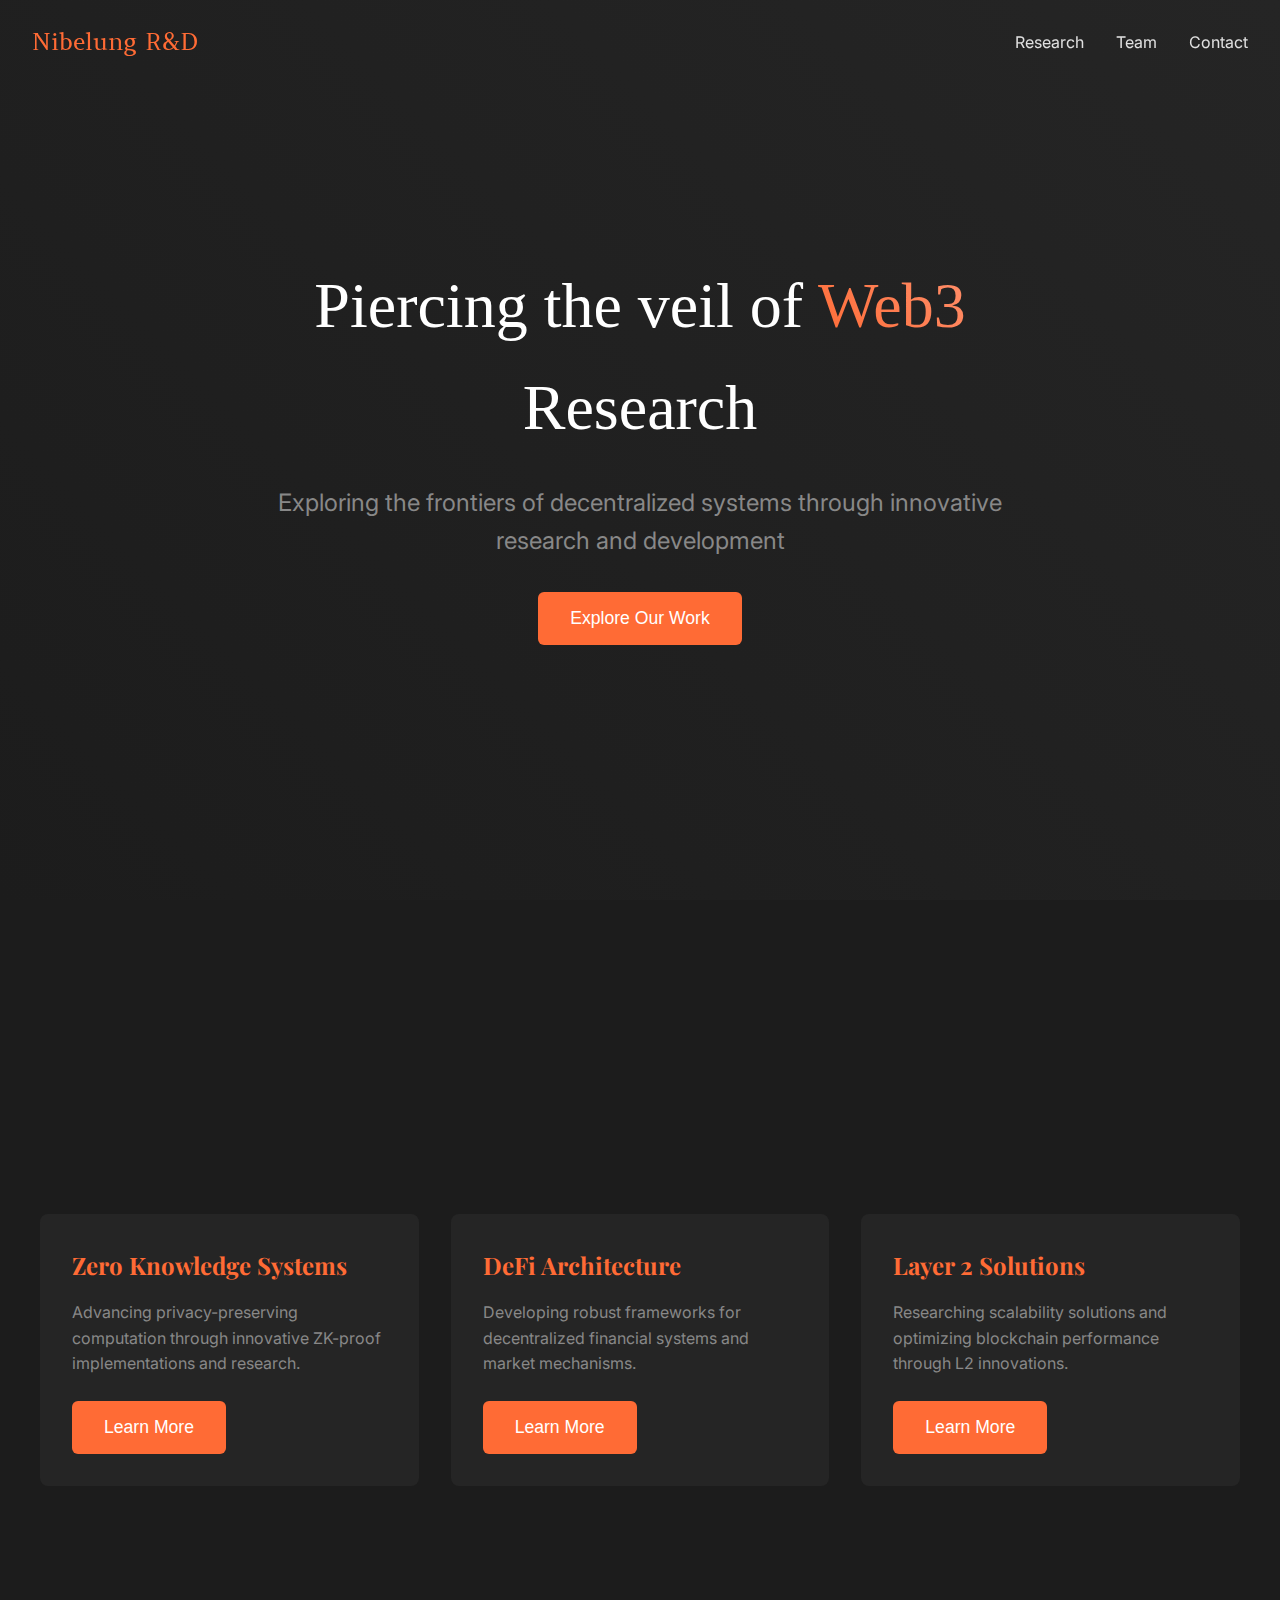
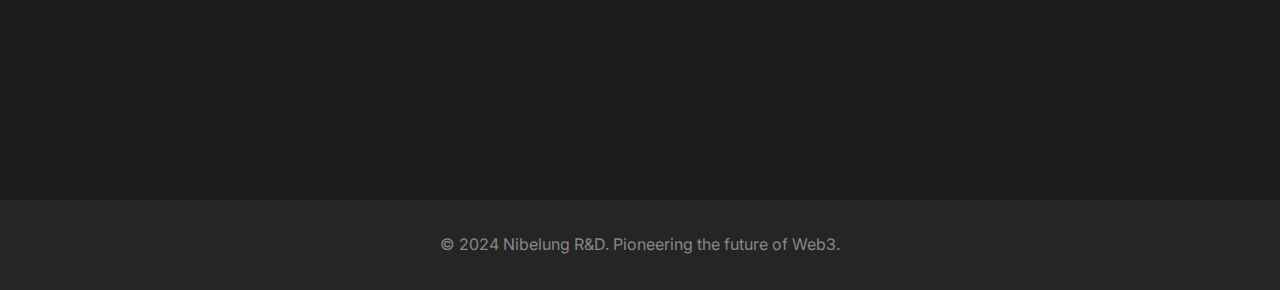
==== index.html @ 08eea153 "init" ====
<!DOCTYPE html>
<html lang="en">
<head>
    <meta charset="UTF-8">
    <meta name="viewport" content="width=device-width, initial-scale=1.0">
    <title>Nibelung R&D</title>
    <link rel="preconnect" href="https://fonts.googleapis.com">
    <link rel="preconnect" href="https://fonts.gstatic.com" crossorigin>
    <link href="https://fonts.googleapis.com/css2?family=Playfair+Display:wght@400;700&family=Inter:wght@400;500;600&family=Amethysta&display=swap" rel="stylesheet">
        <style>
        * {
            margin: 0;
            padding: 0;
            box-sizing: border-box;
        }

        body {
            background-color: #1c1c1c;
            color: #e0e0e0;
            font-family: 'Inter', sans-serif;
            line-height: 1.6;
        }

        nav {
            padding: 1.5rem 2rem;
            display: flex;
            justify-content: space-between;
            align-items: center;

            position: fixed;
            width: 100%;
            top: 0;
            z-index: 100;
        }

        .logo {
            font-family: 'Playfair Display', serif;
            color: #ff6b35;
            font-size: 1.5rem;
            font-weight: 700;
        }

        .nav-links {
            display: flex;
            gap: 2rem;
        }

        .nav-link {
            color: #e0e0e0;
            text-decoration: none;
            transition: color 0.3s;
        }

        .nav-link:hover {
            color: #ff6b35;
        }

        section {
            padding: 6rem 2rem;
            min-height: 100vh;
            display: flex;
            align-items: center;
            justify-content: center;
        }

        .hero {
            background: linear-gradient(45deg, #1c1c1c, #252525);
            text-align: center;
        }

        h1 {
            font-family: 'Playfair Display', serif;
            font-size: 4rem;
            color: #fff;
            margin-bottom: 1.5rem;
        }

        .subtitle {
            font-size: 1.5rem;
            color: #888;
            margin-bottom: 2rem;
            max-width: 800px;
            margin: 0 auto 2rem;
        }

        .cta-button {
            background: #ff6b35;
            color: white;
            border: none;
            padding: 1rem 2rem;
            border-radius: 6px;
            font-size: 1.1rem;
            cursor: pointer;
            transition: background 0.3s;
        }

        .cta-button:hover {
            background: #ff5a1f;
        }

        .research-grid {
            display: grid;
            grid-template-columns: repeat(auto-fit, minmax(300px, 1fr));
            gap: 2rem;
            max-width: 1200px;
            margin: 0 auto;
        }

        .research-card {
            background: #252525;
            padding: 2rem;
            border-radius: 8px;
            transition: transform 0.3s;
        }

        .research-card:hover {
            transform: translateY(-5px);
        }

        .research-card h3 {
            font-family: 'Playfair Display', serif;
            color: #ff6b35;
            font-size: 1.5rem;
            margin-bottom: 1rem;
        }

        .research-card p {
            color: #888;
            margin-bottom: 1.5rem;
        }

        .team-section {
            text-align: center;
            background: #252525;
        }

        .section-title {
            font-family: 'Playfair Display', serif;
            font-size: 2.5rem;
            color: #fff;
            margin-bottom: 3rem;
        }

        footer {
            background: #252525;
            padding: 2rem;
            text-align: center;
            color: #888;
        }

        .gradient-text {
            background: linear-gradient(45deg, #ff6b35, #ff8f6b);
            -webkit-background-clip: text;
            -webkit-text-fill-color: transparent;
        }

        .header-1 {
            font-family: "Amethysta", serif;
            font-weight: 400;
            font-style: normal;
          }

          .header-2 {
            font-family: "Sawarabi Mincho", serif;
            font-weight: 400;
            font-style: normal;
          }
          
    </style>
</head>
<body>
    <nav>
        <div class="logo header-1">Nibelung R&D</div>
        <div class="nav-links">
            <a href="#research" class="nav-link">Research</a>
            <a href="#team" class="nav-link">Team</a>
            <a href="#contact" class="nav-link">Contact</a>
        </div>
    </nav>

    <section class="hero">
        <div>
            <h1 class="header-2">Piercing the veil of <span class="gradient-text">Web3</span><br>Research</h1>
            <p class="subtitle">Exploring the frontiers of decentralized systems through innovative research and development</p>
            <button class="cta-button">Explore Our Work</button>
        </div>
    </section>

    <section id="research">
        <div class="research-grid">
            <div class="research-card">
                <h3>Zero Knowledge Systems</h3>
                <p>Advancing privacy-preserving computation through innovative ZK-proof implementations and research.</p>
                <button class="cta-button">Learn More</button>
            </div>
            <div class="research-card">
                <h3>DeFi Architecture</h3>
                <p>Developing robust frameworks for decentralized financial systems and market mechanisms.</p>
                <button class="cta-button">Learn More</button>
            </div>
            <div class="research-card">
                <h3>Layer 2 Solutions</h3>
                <p>Researching scalability solutions and optimizing blockchain performance through L2 innovations.</p>
                <button class="cta-button">Learn More</button>
            </div>
        </div>
    </section>

    <footer>
        <p>© 2024 Nibelung R&D. Pioneering the future of Web3.</p>
    </footer>
</body>
</html>
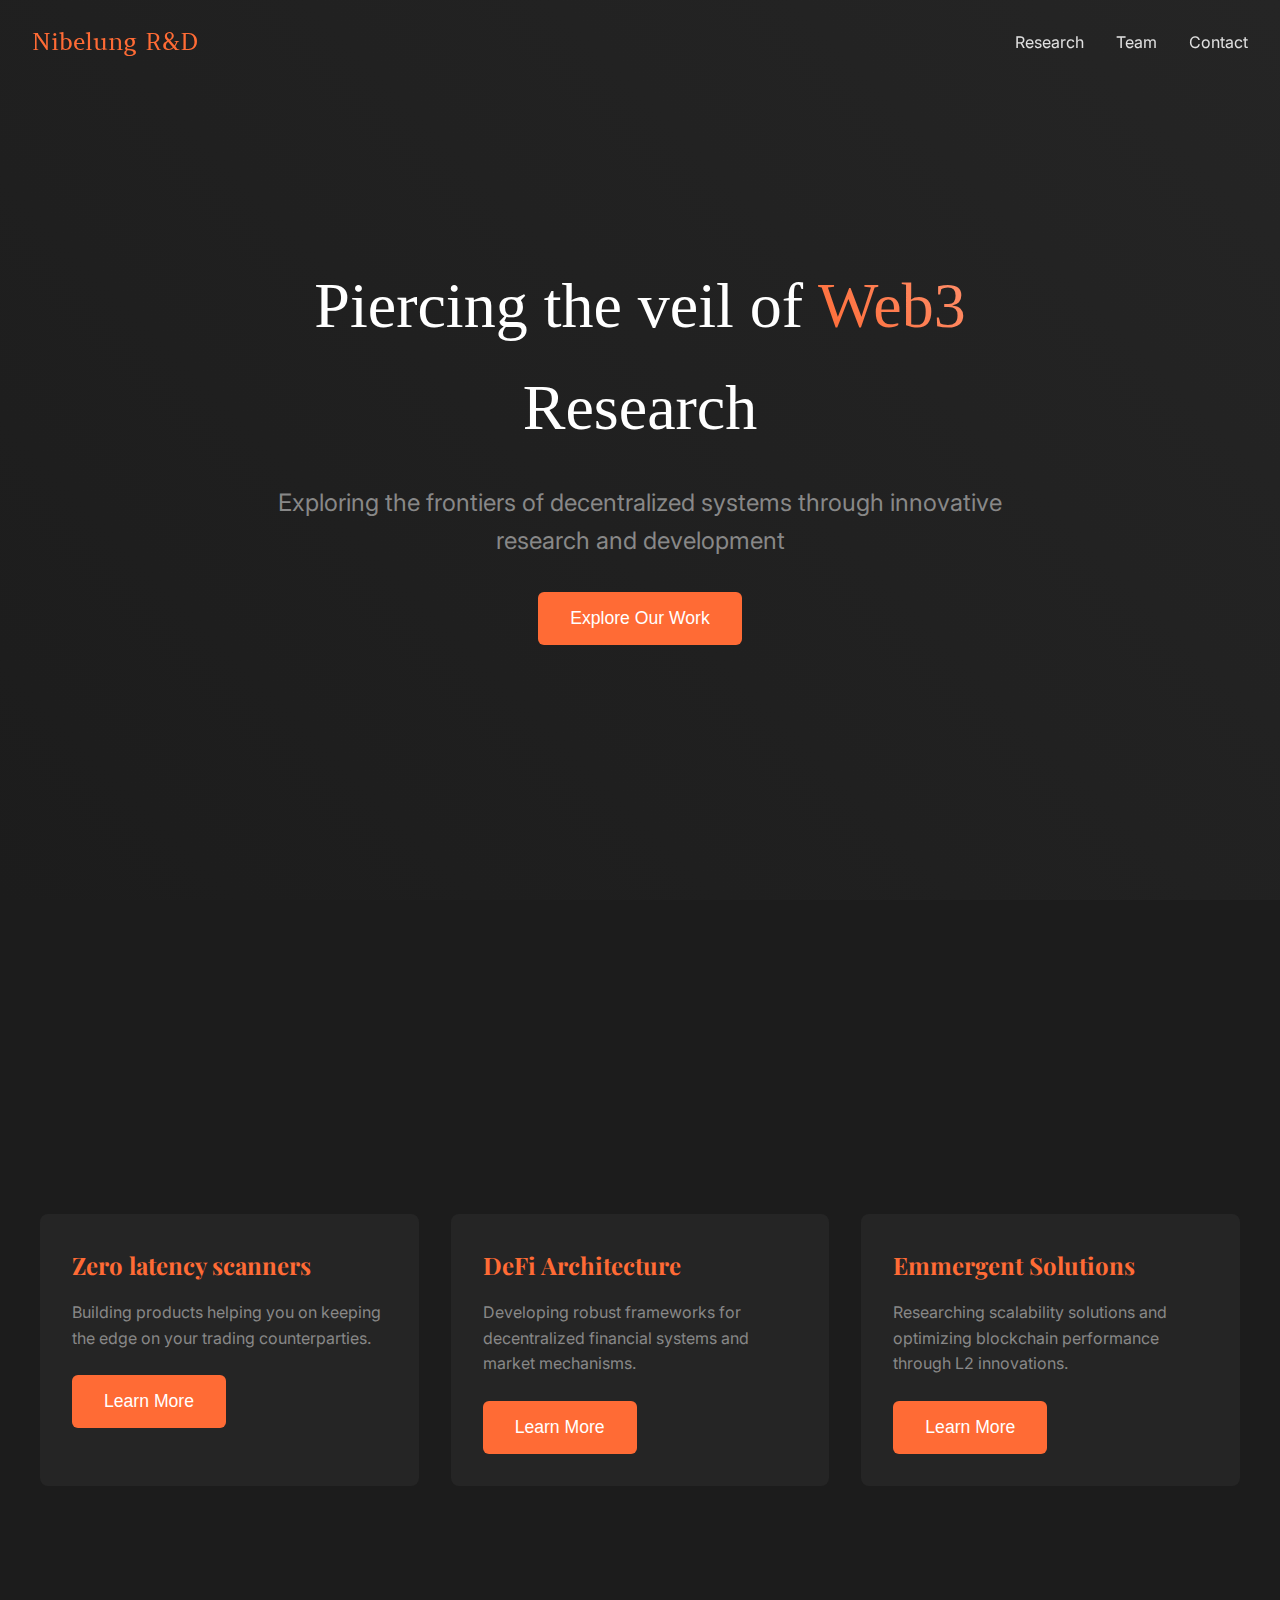
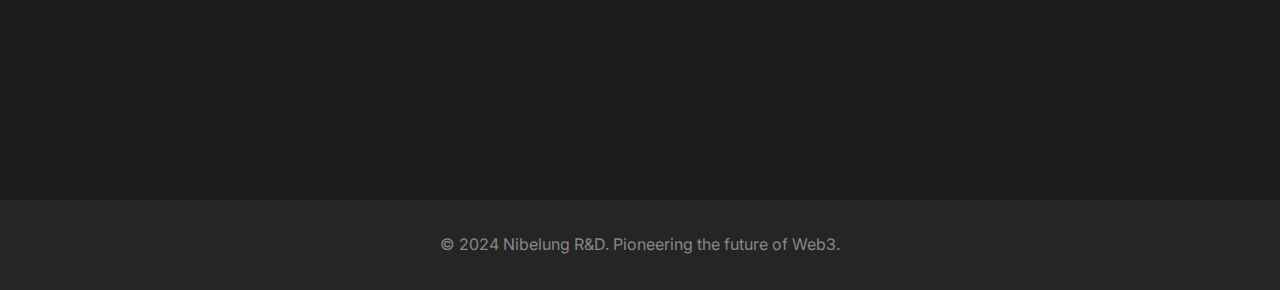
==== commit c65c3da4: "styles" ====
--- a/index.html
+++ b/index.html
@@ -7,166 +7,7 @@
     <link rel="preconnect" href="https://fonts.googleapis.com">
     <link rel="preconnect" href="https://fonts.gstatic.com" crossorigin>
     <link href="https://fonts.googleapis.com/css2?family=Playfair+Display:wght@400;700&family=Inter:wght@400;500;600&family=Amethysta&display=swap" rel="stylesheet">
-        <style>
-        * {
-            margin: 0;
-            padding: 0;
-            box-sizing: border-box;
-        }
-
-        body {
-            background-color: #1c1c1c;
-            color: #e0e0e0;
-            font-family: 'Inter', sans-serif;
-            line-height: 1.6;
-        }
-
-        nav {
-            padding: 1.5rem 2rem;
-            display: flex;
-            justify-content: space-between;
-            align-items: center;
-
-            position: fixed;
-            width: 100%;
-            top: 0;
-            z-index: 100;
-        }
-
-        .logo {
-            font-family: 'Playfair Display', serif;
-            color: #ff6b35;
-            font-size: 1.5rem;
-            font-weight: 700;
-        }
-
-        .nav-links {
-            display: flex;
-            gap: 2rem;
-        }
-
-        .nav-link {
-            color: #e0e0e0;
-            text-decoration: none;
-            transition: color 0.3s;
-        }
-
-        .nav-link:hover {
-            color: #ff6b35;
-        }
-
-        section {
-            padding: 6rem 2rem;
-            min-height: 100vh;
-            display: flex;
-            align-items: center;
-            justify-content: center;
-        }
-
-        .hero {
-            background: linear-gradient(45deg, #1c1c1c, #252525);
-            text-align: center;
-        }
-
-        h1 {
-            font-family: 'Playfair Display', serif;
-            font-size: 4rem;
-            color: #fff;
-            margin-bottom: 1.5rem;
-        }
-
-        .subtitle {
-            font-size: 1.5rem;
-            color: #888;
-            margin-bottom: 2rem;
-            max-width: 800px;
-            margin: 0 auto 2rem;
-        }
-
-        .cta-button {
-            background: #ff6b35;
-            color: white;
-            border: none;
-            padding: 1rem 2rem;
-            border-radius: 6px;
-            font-size: 1.1rem;
-            cursor: pointer;
-            transition: background 0.3s;
-        }
-
-        .cta-button:hover {
-            background: #ff5a1f;
-        }
-
-        .research-grid {
-            display: grid;
-            grid-template-columns: repeat(auto-fit, minmax(300px, 1fr));
-            gap: 2rem;
-            max-width: 1200px;
-            margin: 0 auto;
-        }
-
-        .research-card {
-            background: #252525;
-            padding: 2rem;
-            border-radius: 8px;
-            transition: transform 0.3s;
-        }
-
-        .research-card:hover {
-            transform: translateY(-5px);
-        }
-
-        .research-card h3 {
-            font-family: 'Playfair Display', serif;
-            color: #ff6b35;
-            font-size: 1.5rem;
-            margin-bottom: 1rem;
-        }
-
-        .research-card p {
-            color: #888;
-            margin-bottom: 1.5rem;
-        }
-
-        .team-section {
-            text-align: center;
-            background: #252525;
-        }
-
-        .section-title {
-            font-family: 'Playfair Display', serif;
-            font-size: 2.5rem;
-            color: #fff;
-            margin-bottom: 3rem;
-        }
-
-        footer {
-            background: #252525;
-            padding: 2rem;
-            text-align: center;
-            color: #888;
-        }
-
-        .gradient-text {
-            background: linear-gradient(45deg, #ff6b35, #ff8f6b);
-            -webkit-background-clip: text;
-            -webkit-text-fill-color: transparent;
-        }
-
-        .header-1 {
-            font-family: "Amethysta", serif;
-            font-weight: 400;
-            font-style: normal;
-          }
-
-          .header-2 {
-            font-family: "Sawarabi Mincho", serif;
-            font-weight: 400;
-            font-style: normal;
-          }
-          
-    </style>
+    <link rel="stylesheet" href="styles.css">
 </head>
 <body>
     <nav>
@@ -189,8 +30,8 @@
     <section id="research">
         <div class="research-grid">
             <div class="research-card">
-                <h3>Zero Knowledge Systems</h3>
-                <p>Advancing privacy-preserving computation through innovative ZK-proof implementations and research.</p>
+                <h3>Zero latency scanners</h3>
+                <p>Building products helping you on keeping the edge on your trading counterparties.</p>
                 <button class="cta-button">Learn More</button>
             </div>
             <div class="research-card">
@@ -199,7 +40,7 @@
                 <button class="cta-button">Learn More</button>
             </div>
             <div class="research-card">
-                <h3>Layer 2 Solutions</h3>
+                <h3>Emmergent Solutions</h3>
                 <p>Researching scalability solutions and optimizing blockchain performance through L2 innovations.</p>
                 <button class="cta-button">Learn More</button>
             </div>
--- a/styles.css
+++ b/styles.css
@@ -0,0 +1,159 @@
+
+* {
+    margin: 0;
+    padding: 0;
+    box-sizing: border-box;
+}
+
+body {
+    background-color: #1c1c1c;
+    color: #e0e0e0;
+    font-family: 'Inter', sans-serif;
+    line-height: 1.6;
+}
+
+nav {
+    padding: 1.5rem 2rem;
+    display: flex;
+    justify-content: space-between;
+    align-items: center;
+
+    position: fixed;
+    width: 100%;
+    top: 0;
+    z-index: 100;
+}
+
+.logo {
+    font-family: 'Playfair Display', serif;
+    color: #ff6b35;
+    font-size: 1.5rem;
+    font-weight: 700;
+}
+
+.nav-links {
+    display: flex;
+    gap: 2rem;
+}
+
+.nav-link {
+    color: #e0e0e0;
+    text-decoration: none;
+    transition: color 0.3s;
+}
+
+.nav-link:hover {
+    color: #ff6b35;
+}
+
+section {
+    padding: 6rem 2rem;
+    min-height: 100vh;
+    display: flex;
+    align-items: center;
+    justify-content: center;
+}
+
+.hero {
+    background: linear-gradient(45deg, #1c1c1c, #252525);
+    text-align: center;
+}
+
+h1 {
+    font-family: 'Playfair Display', serif;
+    font-size: 4rem;
+    color: #fff;
+    margin-bottom: 1.5rem;
+}
+
+.subtitle {
+    font-size: 1.5rem;
+    color: #888;
+    margin-bottom: 2rem;
+    max-width: 800px;
+    margin: 0 auto 2rem;
+}
+
+.cta-button {
+    background: #ff6b35;
+    color: white;
+    border: none;
+    padding: 1rem 2rem;
+    border-radius: 6px;
+    font-size: 1.1rem;
+    cursor: pointer;
+    transition: background 0.3s;
+}
+
+.cta-button:hover {
+    background: #ff5a1f;
+}
+
+.research-grid {
+    display: grid;
+    grid-template-columns: repeat(auto-fit, minmax(300px, 1fr));
+    gap: 2rem;
+    max-width: 1200px;
+    margin: 0 auto;
+}
+
+.research-card {
+    background: #252525;
+    padding: 2rem;
+    border-radius: 8px;
+    transition: transform 0.3s;
+}
+
+.research-card:hover {
+    transform: translateY(-5px);
+}
+
+.research-card h3 {
+    font-family: 'Playfair Display', serif;
+    color: #ff6b35;
+    font-size: 1.5rem;
+    margin-bottom: 1rem;
+}
+
+.research-card p {
+    color: #888;
+    margin-bottom: 1.5rem;
+}
+
+.team-section {
+    text-align: center;
+    background: #252525;
+}
+
+.section-title {
+    font-family: 'Playfair Display', serif;
+    font-size: 2.5rem;
+    color: #fff;
+    margin-bottom: 3rem;
+}
+
+footer {
+    background: #252525;
+    padding: 2rem;
+    text-align: center;
+    color: #888;
+}
+
+.gradient-text {
+    background: linear-gradient(45deg, #ff6b35, #ff8f6b);
+    -webkit-background-clip: text;
+    -webkit-text-fill-color: transparent;
+}
+
+.header-1 {
+    font-family: "Amethysta", serif;
+    font-weight: 400;
+    font-style: normal;
+  }
+
+  .header-2 {
+    font-family: "Sawarabi Mincho", serif;
+    font-weight: 400;
+    font-style: normal;
+  }
+  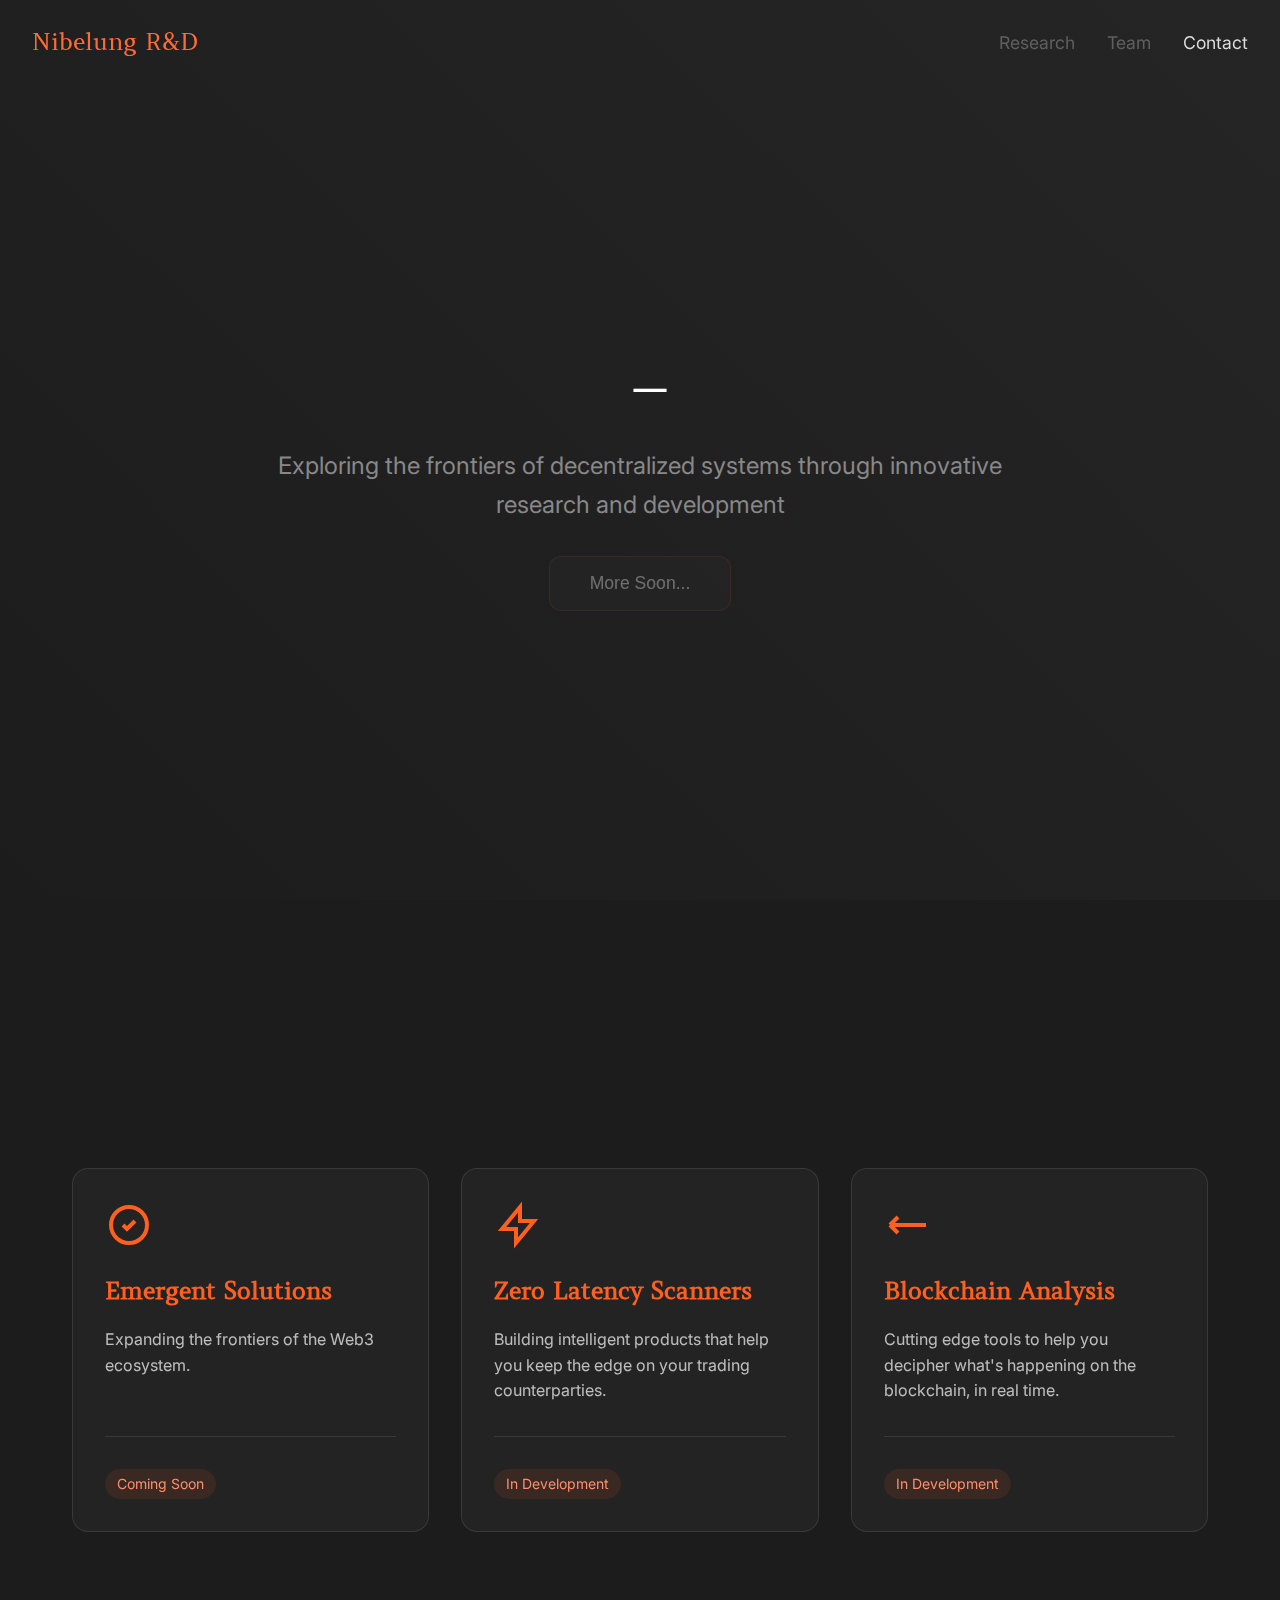
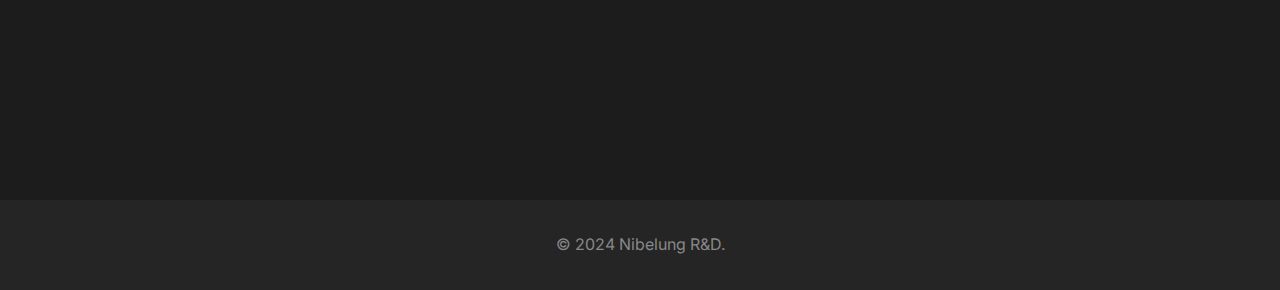
==== commit 0ecfefe1: "restyle" ====
--- a/index.html
+++ b/index.html
@@ -3,7 +3,7 @@
 <head>
     <meta charset="UTF-8">
     <meta name="viewport" content="width=device-width, initial-scale=1.0">
-    <title>Nibelung R&D</title>
+    <title>Nibelung - Home</title>
     <link rel="preconnect" href="https://fonts.googleapis.com">
     <link rel="preconnect" href="https://fonts.gstatic.com" crossorigin>
     <link href="https://fonts.googleapis.com/css2?family=Playfair+Display:wght@400;700&family=Inter:wght@400;500;600&family=Amethysta&display=swap" rel="stylesheet">
@@ -13,42 +13,72 @@
     <nav>
         <div class="logo header-1">Nibelung R&D</div>
         <div class="nav-links">
-            <a href="#research" class="nav-link">Research</a>
-            <a href="#team" class="nav-link">Team</a>
+            <a href="#research" class="nav-link disabled">Research</a>
+            <a href="#team" class="nav-link disabled">Team</a>
             <a href="#contact" class="nav-link">Contact</a>
         </div>
     </nav>
 
     <section class="hero">
         <div>
-            <h1 class="header-2">Piercing the veil of <span class="gradient-text">Web3</span><br>Research</h1>
+            <h1 class="header-2">
+                <div class='console-container'>
+                    <span id='text'></span><div class='console-underscore' id='console'>&#95;</div>
+                </div>
+            </h1>
             <p class="subtitle">Exploring the frontiers of decentralized systems through innovative research and development</p>
-            <button class="cta-button">Explore Our Work</button>
+            <button class="cta-button disabled">More Soon...</button>
         </div>
     </section>
 
     <section id="research">
         <div class="research-grid">
             <div class="research-card">
-                <h3>Zero latency scanners</h3>
-                <p>Building products helping you on keeping the edge on your trading counterparties.</p>
-                <button class="cta-button">Learn More</button>
+                <div class="card-icon">
+                    <svg viewBox="0 0 24 24" fill="none" stroke="currentColor" stroke-width="2">
+                        <path d="M21 12a9 9 0 11-18 0 9 9 0 0118 0z"/>
+                        <path d="M9 12l2 2 4-4"/>
+                    </svg>
+                </div>
+                <h3 class="card-title">Emergent Solutions</h3>
+                <p class="card-description">Expanding the frontiers of the Web3 ecosystem.</p>
+                <div class="card-footer">
+                    <span class="status">Coming Soon</span>
+                </div>
             </div>
+
             <div class="research-card">
-                <h3>DeFi Architecture</h3>
-                <p>Developing robust frameworks for decentralized financial systems and market mechanisms.</p>
-                <button class="cta-button">Learn More</button>
+                <div class="card-icon">
+                    <svg viewBox="0 0 24 24" fill="none" stroke="currentColor" stroke-width="2">
+                        <path d="M13 10V3L4 14h7v7l9-11h-7z"/>
+                    </svg>
+                </div>
+                <h3 class="card-title">Zero Latency Scanners</h3>
+                <p class="card-description">Building intelligent products that help you keep the edge on your trading counterparties.</p>
+                <div class="card-footer">
+                    <span class="status">In Development</span>
+                </div>
             </div>
+
             <div class="research-card">
-                <h3>Emmergent Solutions</h3>
-                <p>Researching scalability solutions and optimizing blockchain performance through L2 innovations.</p>
-                <button class="cta-button">Learn More</button>
+                <div class="card-icon">
+                    <svg viewBox="0 0 24 24" fill="none" stroke="currentColor" stroke-width="2">
+                        <path d="M7 16l-4-4m0 0l4-4m-4 4h18"/>
+                    </svg>
+                </div>
+                <h3 class="card-title">Blockchain Analysis</h3>
+                <p class="card-description">Cutting edge tools to help you decipher what's happening on the blockchain, in real time.</p>
+                <div class="card-footer">
+                    <span class="status">In Development</span>
+                </div>
             </div>
         </div>
     </section>
 
     <footer>
-        <p>© 2024 Nibelung R&D. Pioneering the future of Web3.</p>
+        <p>© 2024 Nibelung R&D.</p>
     </footer>
+
+    <script src="script.js"></script>
 </body>
 </html>--- a/styles.css
+++ b/styles.css
@@ -1,4 +1,3 @@
-
 * {
     margin: 0;
     padding: 0;
@@ -37,13 +36,59 @@
 }
 
 .nav-link {
-    color: #e0e0e0;
     text-decoration: none;
-    transition: color 0.3s;
+    display: block;
+    padding: 5px 0;
+    font-size: 1.1rem;
+    line-height: 1;
+    position: relative;
+    z-index: 1;
+    text-align: center;
+    background-image: linear-gradient(
+        to right,
+        #FF5F1F,
+        #FF5F1F 50%,
+        #e0e0e0 50%
+    );
+    background-size: 200% 100%;
+    background-position: -100%;
+    -webkit-background-clip: text;
+    -webkit-text-fill-color: transparent;
+    transition: all 0.3s ease-in-out;
+}
+
+.nav-link:before {
+    display: block;
+    content: '';
+    width: 0;
+    height: 2px;
+    bottom: -3px;
+    left: 0;
+    z-index: 0;
+    position: absolute;
+    background: #FF5F1F;
+    transition: all 0.3s ease-in-out;
 }
 
 .nav-link:hover {
-    color: #ff6b35;
+    background-position: 0%;
+}
+
+.nav-link:hover:before {
+    width: 100%;
+}
+
+.nav-link.disabled {
+    background-image: none;
+    color: #999;
+    pointer-events: none;
+    opacity: 0.5;
+    cursor: not-allowed;
+    -webkit-text-fill-color: #999;
+}
+
+.nav-link.disabled:before {
+    display: none;
 }
 
 section {
@@ -57,6 +102,7 @@
 .hero {
     background: linear-gradient(45deg, #1c1c1c, #252525);
     text-align: center;
+    padding-top: 8rem;
 }
 
 h1 {
@@ -75,49 +121,102 @@
 }
 
 .cta-button {
-    background: #ff6b35;
-    color: white;
-    border: none;
-    padding: 1rem 2rem;
-    border-radius: 6px;
+    padding: 1rem 2.5rem;
     font-size: 1.1rem;
+    border-radius: 12px;
+    border: 1px solid rgba(255, 107, 53, 0.2);
+    background: rgba(255, 255, 255, 0.03);
+    color: rgba(255, 255, 255, 0.7);
+    backdrop-filter: blur(10px);
+    transition: all 0.3s ease;
     cursor: pointer;
-    transition: background 0.3s;
 }
 
 .cta-button:hover {
-    background: #ff5a1f;
+    transform: translateY(-2px);
+    border-color: rgba(255, 107, 53, 0.3);
+}
+
+.cta-button.disabled {
+    opacity: 0.5;
+    cursor: not-allowed;
+    pointer-events: none;
 }
 
 .research-grid {
     display: grid;
     grid-template-columns: repeat(auto-fit, minmax(300px, 1fr));
     gap: 2rem;
+    padding: 2rem;
     max-width: 1200px;
     margin: 0 auto;
 }
 
 .research-card {
-    background: #252525;
+    background: rgba(255, 255, 255, 0.03);
+    border: 1px solid rgba(255, 255, 255, 0.1);
+    border-radius: 16px;
     padding: 2rem;
-    border-radius: 8px;
-    transition: transform 0.3s;
+    transition: all 0.3s ease;
+    position: relative;
+    overflow: hidden;
+    backdrop-filter: blur(10px);
+    display: flex;
+    flex-direction: column;
+    height: 100%;
 }
 
 .research-card:hover {
     transform: translateY(-5px);
-}
-
-.research-card h3 {
-    font-family: 'Playfair Display', serif;
-    color: #ff6b35;
+    border-color: rgba(255, 107, 53, 0.2);
+    box-shadow: 0 8px 32px rgba(0, 0, 0, 0.1);
+}
+
+.card-icon {
+    width: 48px;
+    height: 48px;
+    margin-bottom: 1.5rem;
+    color: #FF5F1F;
+}
+
+.card-title {
+    font-family: 'Amethysta', serif;
     font-size: 1.5rem;
     margin-bottom: 1rem;
-}
-
-.research-card p {
-    color: #888;
-    margin-bottom: 1.5rem;
+    color: #FF5F1F;
+}
+
+.card-description {
+    color: rgba(255, 255, 255, 0.7);
+    line-height: 1.6;
+    flex: 1;
+}
+
+.card-footer {
+    margin-top: 2rem;
+    padding-top: 2rem;
+    border-top: 1px solid rgba(255, 255, 255, 0.1);
+}
+
+.status {
+    font-size: 0.875rem;
+    padding: 0.25rem 0.75rem;
+    border-radius: 9999px;
+    background: rgba(255, 95, 31, 0.1);
+    color: #ff8f6b;
+    display: inline-block;
+}
+
+/* Add this if you want a dark theme */
+:root {
+    --accent-color: #6366f1;
+}
+
+@media (max-width: 768px) {
+    .research-grid {
+        grid-template-columns: 1fr;
+        padding: 1rem;
+    }
 }
 
 .team-section {
@@ -156,4 +255,117 @@
     font-weight: 400;
     font-style: normal;
   }
+
+.hidden {
+    opacity: 0;
+}
+
+.console-container {
+    font-family: 'Sawarabi Mincho', serif;
+    font-size: 1em;
+    text-align: center;
+    display: block;
+    position: relative;
+    color: white;
+    margin: 0 auto;
+}
+
+.console-underscore {
+    display: inline-block;
+    position: relative;
+    top: -0.14em;
+    left: 10px;
+}
+
+.contact-section {
+    padding: 6rem 2rem;
+    max-width: 800px;
+    margin: 0 auto;
+}
+
+.section-title {
+    font-family: 'Playfair Display', serif;
+    font-size: 3.5rem;
+    color: #fff;
+    margin-bottom: 3rem;
+}
+
+.contact-container {
+    background: rgba(255, 255, 255, 0.03);
+    border: 1px solid rgba(255, 255, 255, 0.1);
+    border-radius: 24px;
+    padding: 3rem;
+}
+
+.contact-form {
+    display: flex;
+    flex-direction: column;
+    gap: 2rem;
+}
+
+.form-group {
+    display: flex;
+    flex-direction: column;
+    gap: 0.5rem;
+}
+
+.form-group label {
+    color: #FF5F1F;
+    font-size: 1rem;
+    font-weight: 500;
+}
+
+.form-group input,
+.form-group textarea {
+    width: 100%;
+    padding: 1rem;
+    background: rgba(255, 255, 255, 0.05);
+    border: 1px solid rgba(255, 255, 255, 0.1);
+    border-radius: 12px;
+    color: #fff;
+    font-size: 1rem;
+}
+
+.form-group textarea {
+    min-height: 150px;
+    resize: vertical;
+}
+
+.form-group input:focus,
+.form-group textarea:focus {
+    outline: none;
+    border-color: rgba(255, 95, 31, 0.5);
+    background: rgba(255, 255, 255, 0.07);
+}
+
+.submit-button {
+    padding: 1rem 2rem;
+    background: rgba(255, 255, 255, 0.07);
+    border: 1px solid rgba(255, 255, 255, 0.1);
+    border-radius: 12px;
+    color: #fff;
+    font-size: 1rem;
+    cursor: pointer;
+    transition: all 0.3s ease;
+    width: fit-content;
+}
+
+.submit-button:hover {
+    background: rgba(255, 95, 31, 0.1);
+    border-color: rgba(255, 95, 31, 0.5);
+}
+
+@media (max-width: 768px) {
+    .contact-section {
+        padding: 4rem 1rem;
+    }
+    
+    .contact-container {
+        padding: 1.5rem;
+    }
+    
+    .section-title {
+        font-size: 2.5rem;
+    }
+}
   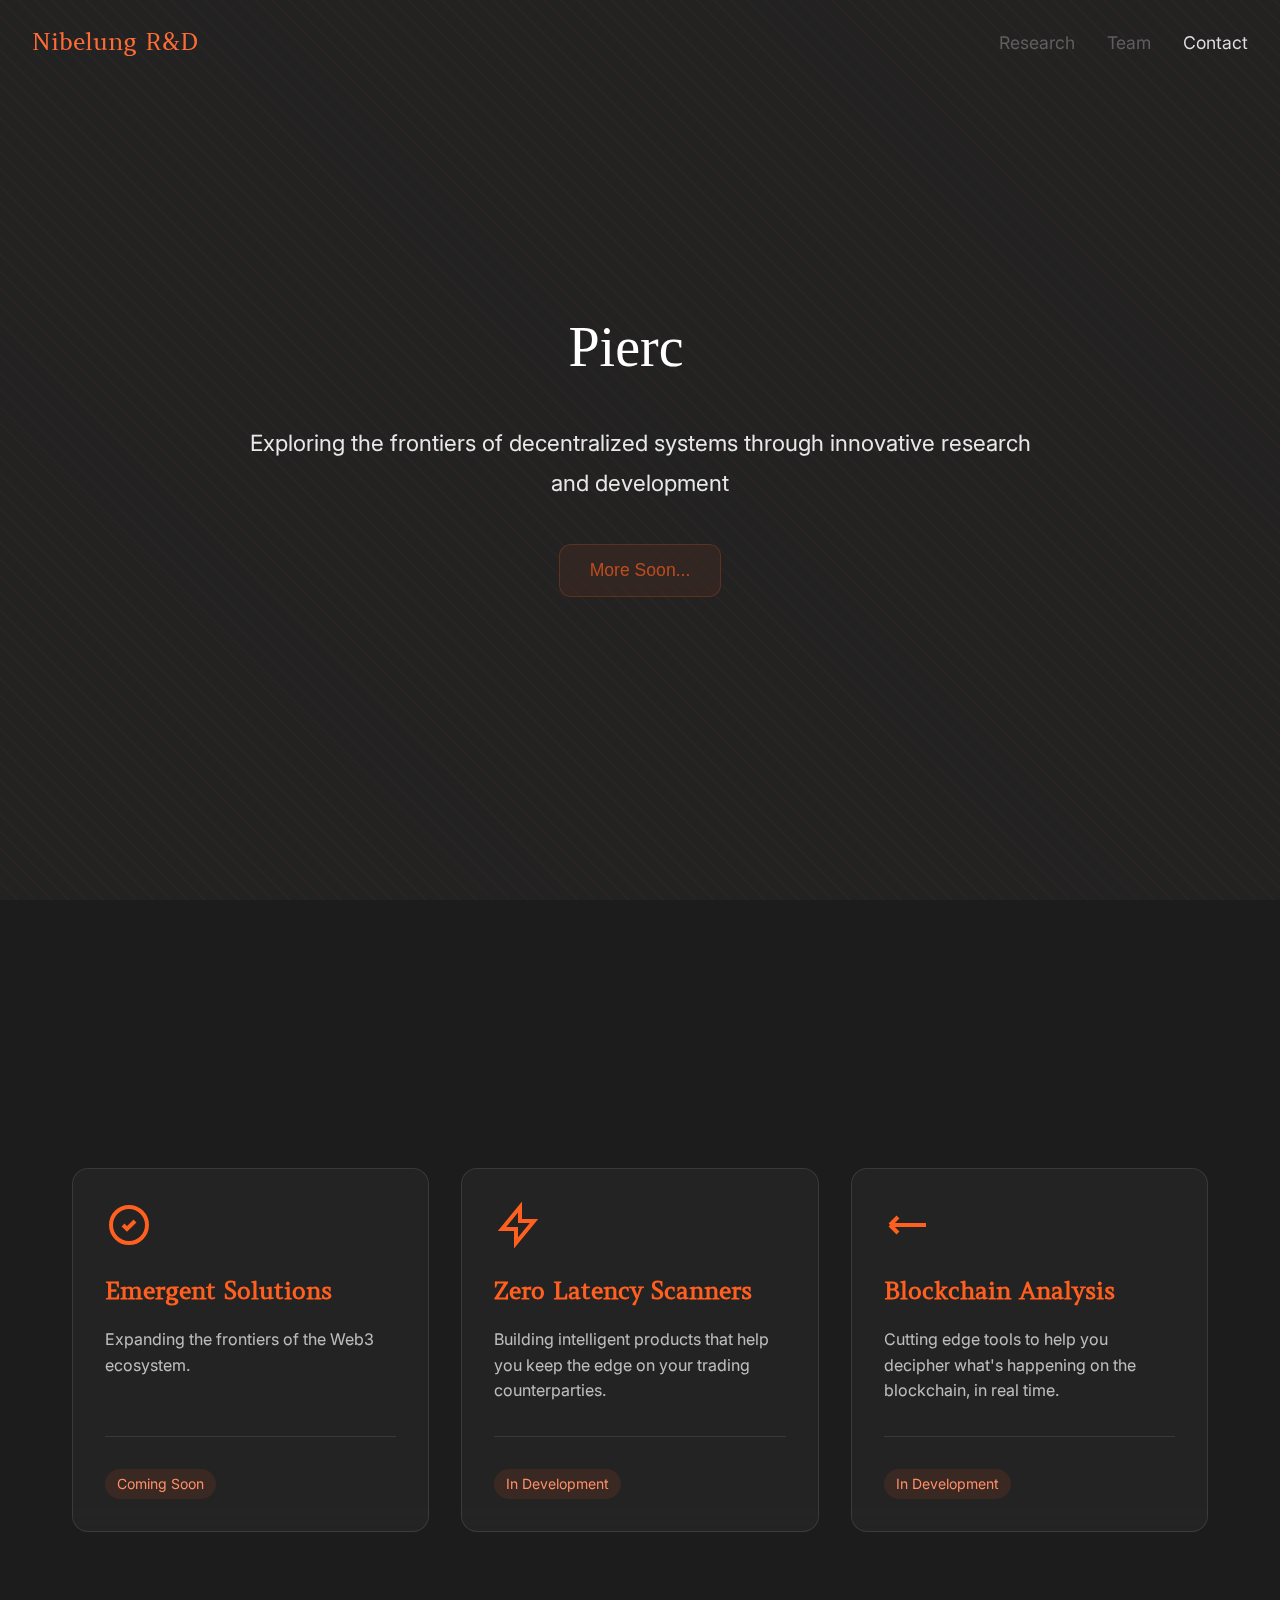
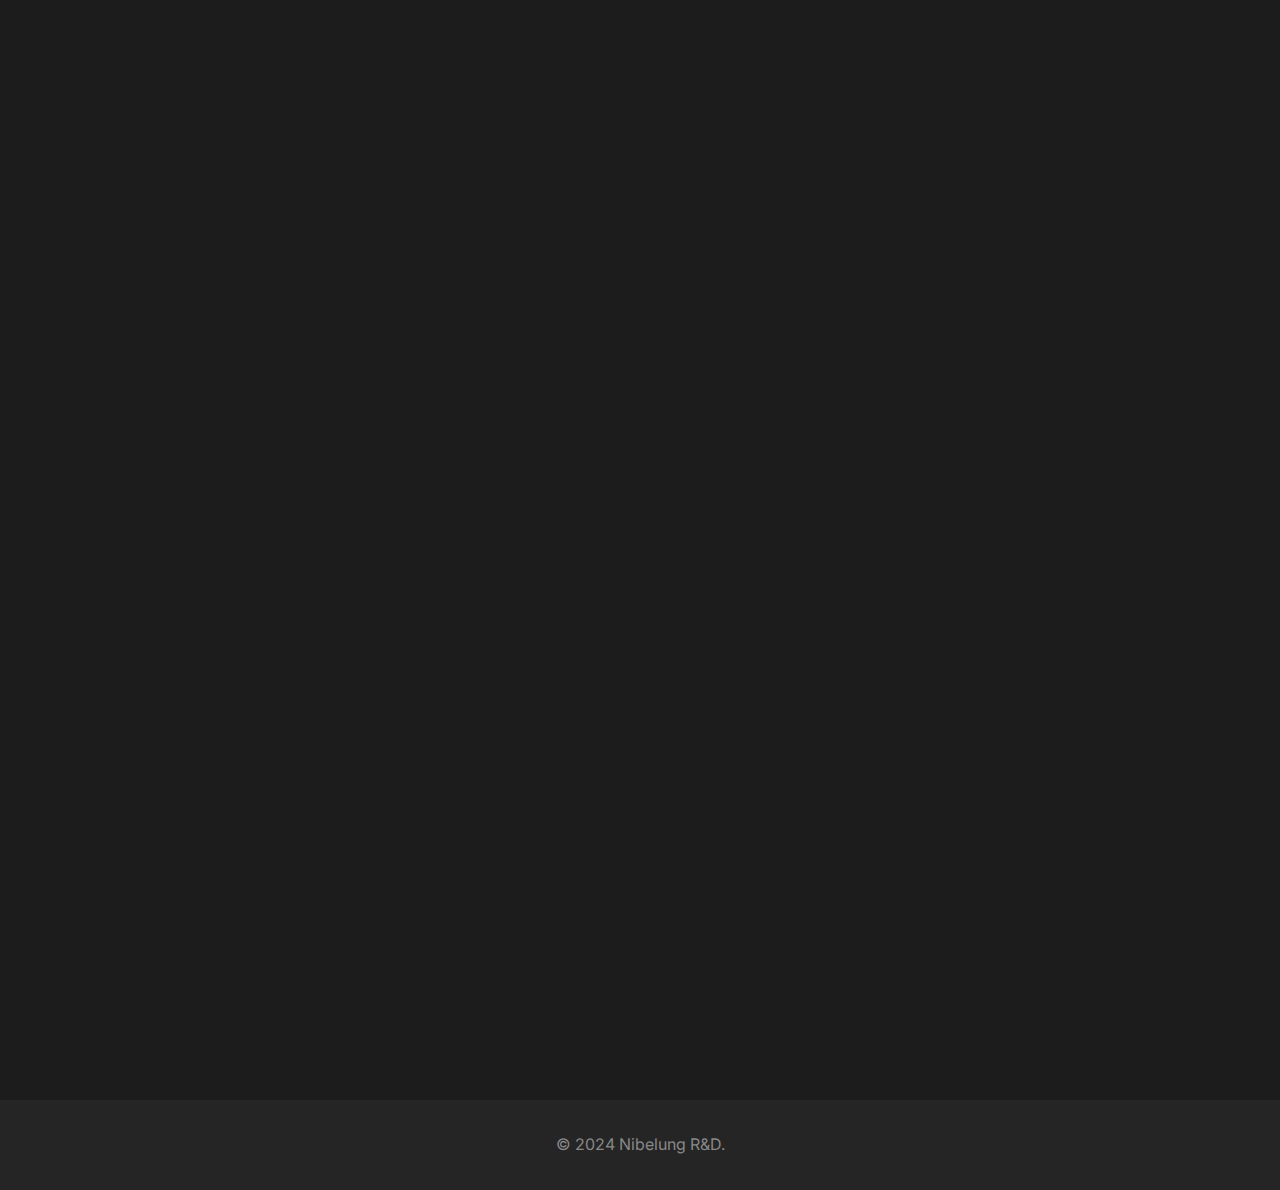
==== commit 8789b9e6: "send it" ====
--- a/index.html
+++ b/index.html
@@ -10,70 +10,82 @@
     <link rel="stylesheet" href="styles.css">
 </head>
 <body>
-    <nav>
-        <div class="logo header-1">Nibelung R&D</div>
-        <div class="nav-links">
-            <a href="#research" class="nav-link disabled">Research</a>
-            <a href="#team" class="nav-link disabled">Team</a>
-            <a href="#contact" class="nav-link">Contact</a>
+    <main>
+        <div class="video-background">
+            <video autoplay muted loop playsinline>
+                <source src="static/output.webm" type="video/webm">
+            </video>
         </div>
-    </nav>
 
-    <section class="hero">
-        <div>
-            <h1 class="header-2">
-                <div class='console-container'>
-                    <span id='text'></span><div class='console-underscore' id='console'>&#95;</div>
+        <nav>
+            <div class="logo header-1">Nibelung R&D</div>
+            <div class="nav-links">
+                <a href="#research" class="nav-link disabled">Research</a>
+                <a href="#team" class="nav-link disabled">Team</a>
+                <a href="#contact" class="nav-link">Contact</a>
+            </div>
+        </nav>
+
+        <section class="hero">
+            <div class="hero-content">
+                <h1 class="header-2">
+                    <div class='console-container'>
+                        <span id='text'></span><div class='console-underscore' id='console'>&#95;</div>
+                    </div>
+                </h1>
+                <p class="subtitle">Exploring the frontiers of decentralized systems through innovative research and development</p>
+                <button class="cta-button disabled">More Soon...</button>
+            </div>
+        </section>
+
+        <section id="research">
+            <div class="research-grid">
+                <div class="research-card">
+                    <div class="card-icon">
+                        <svg viewBox="0 0 24 24" fill="none" stroke="currentColor" stroke-width="2">
+                            <path d="M21 12a9 9 0 11-18 0 9 9 0 0118 0z"/>
+                            <path d="M9 12l2 2 4-4"/>
+                        </svg>
+                    </div>
+                    <h3 class="card-title">Emergent Solutions</h3>
+                    <p class="card-description">Expanding the frontiers of the Web3 ecosystem.</p>
+                    <div class="card-footer">
+                        <span class="status">Coming Soon</span>
+                    </div>
                 </div>
-            </h1>
-            <p class="subtitle">Exploring the frontiers of decentralized systems through innovative research and development</p>
-            <button class="cta-button disabled">More Soon...</button>
-        </div>
-    </section>
 
-    <section id="research">
-        <div class="research-grid">
-            <div class="research-card">
-                <div class="card-icon">
-                    <svg viewBox="0 0 24 24" fill="none" stroke="currentColor" stroke-width="2">
-                        <path d="M21 12a9 9 0 11-18 0 9 9 0 0118 0z"/>
-                        <path d="M9 12l2 2 4-4"/>
-                    </svg>
+                <div class="research-card">
+                    <div class="card-icon">
+                        <svg viewBox="0 0 24 24" fill="none" stroke="currentColor" stroke-width="2">
+                            <path d="M13 10V3L4 14h7v7l9-11h-7z"/>
+                        </svg>
+                    </div>
+                    <h3 class="card-title">Zero Latency Scanners</h3>
+                    <p class="card-description">Building intelligent products that help you keep the edge on your trading counterparties.</p>
+                    <div class="card-footer">
+                        <span class="status">In Development</span>
+                    </div>
                 </div>
-                <h3 class="card-title">Emergent Solutions</h3>
-                <p class="card-description">Expanding the frontiers of the Web3 ecosystem.</p>
-                <div class="card-footer">
-                    <span class="status">Coming Soon</span>
+
+                <div class="research-card">
+                    <div class="card-icon">
+                        <svg viewBox="0 0 24 24" fill="none" stroke="currentColor" stroke-width="2">
+                            <path d="M7 16l-4-4m0 0l4-4m-4 4h18"/>
+                        </svg>
+                    </div>
+                    <h3 class="card-title">Blockchain Analysis</h3>
+                    <p class="card-description">Cutting edge tools to help you decipher what's happening on the blockchain, in real time.</p>
+                    <div class="card-footer">
+                        <span class="status">In Development</span>
+                    </div>
                 </div>
             </div>
+        </section>
 
-            <div class="research-card">
-                <div class="card-icon">
-                    <svg viewBox="0 0 24 24" fill="none" stroke="currentColor" stroke-width="2">
-                        <path d="M13 10V3L4 14h7v7l9-11h-7z"/>
-                    </svg>
-                </div>
-                <h3 class="card-title">Zero Latency Scanners</h3>
-                <p class="card-description">Building intelligent products that help you keep the edge on your trading counterparties.</p>
-                <div class="card-footer">
-                    <span class="status">In Development</span>
-                </div>
-            </div>
-
-            <div class="research-card">
-                <div class="card-icon">
-                    <svg viewBox="0 0 24 24" fill="none" stroke="currentColor" stroke-width="2">
-                        <path d="M7 16l-4-4m0 0l4-4m-4 4h18"/>
-                    </svg>
-                </div>
-                <h3 class="card-title">Blockchain Analysis</h3>
-                <p class="card-description">Cutting edge tools to help you decipher what's happening on the blockchain, in real time.</p>
-                <div class="card-footer">
-                    <span class="status">In Development</span>
-                </div>
-            </div>
-        </div>
-    </section>
+        <section id="contact">
+            <!-- contact content -->
+        </section>
+    </main>
 
     <footer>
         <p>© 2024 Nibelung R&D.</p>
--- a/styles.css
+++ b/styles.css
@@ -100,47 +100,93 @@
 }
 
 .hero {
-    background: linear-gradient(45deg, #1c1c1c, #252525);
+    background: rgba(37, 37, 37, 0.7);
+    position: relative;
+    overflow: hidden;
+    padding: 120px 20px;
     text-align: center;
-    padding-top: 8rem;
-}
-
-h1 {
-    font-family: 'Playfair Display', serif;
-    font-size: 4rem;
-    color: #fff;
-    margin-bottom: 1.5rem;
+}
+
+.hero::before {
+    content: '';
+    position: absolute;
+    top: 0;
+    left: 0;
+    right: 0;
+    bottom: 0;
+    background: repeating-linear-gradient(
+        45deg,
+        rgba(255, 95, 31, 0.03) 0px,
+        rgba(255, 95, 31, 0.03) 2px,
+        transparent 2px,
+        transparent 12px
+    );
+    animation: moveBackground 20s linear infinite;
+}
+
+@keyframes moveBackground {
+    0% {
+        background-position: 0 0;
+    }
+    100% {
+        background-position: 100px 100px;
+    }
+}
+
+.hero-content {
+    max-width: 800px;
+    margin: 0 auto;
+    position: relative;
+    z-index: 2;
+}
+
+.header-2 {
+    font-size: 3.5rem;
+    font-weight: 700;
+    margin-bottom: 30px;
+    color: #FF5F1F;
 }
 
 .subtitle {
-    font-size: 1.5rem;
-    color: #888;
-    margin-bottom: 2rem;
-    max-width: 800px;
-    margin: 0 auto 2rem;
+    font-size: 1.4rem;
+    margin-bottom: 40px;
+    color: rgba(255, 255, 255, 0.9);
+    line-height: 1.8;
 }
 
 .cta-button {
-    padding: 1rem 2.5rem;
+    background: rgba(255, 95, 31, 0.1);
+    color: #FF5F1F;
+    padding: 15px 30px;
+    border: 1px solid rgba(255, 95, 31, 0.3);
+    border-radius: 12px;
+    cursor: not-allowed;
+    transition: all 0.3s ease;
     font-size: 1.1rem;
-    border-radius: 12px;
-    border: 1px solid rgba(255, 107, 53, 0.2);
-    background: rgba(255, 255, 255, 0.03);
-    color: rgba(255, 255, 255, 0.7);
-    backdrop-filter: blur(10px);
-    transition: all 0.3s ease;
-    cursor: pointer;
+    backdrop-filter: blur(5px);
 }
 
 .cta-button:hover {
-    transform: translateY(-2px);
-    border-color: rgba(255, 107, 53, 0.3);
+    background: rgba(255, 95, 31, 0.15);
+    border-color: rgba(255, 95, 31, 0.5);
 }
 
 .cta-button.disabled {
-    opacity: 0.5;
-    cursor: not-allowed;
-    pointer-events: none;
+    opacity: 0.7;
+}
+
+@media (max-width: 768px) {
+    .hero {
+        padding: 80px 20px;
+    }
+    
+    .header-2 {
+        font-size: 2.5rem;
+    }
+    
+    .subtitle {
+        font-size: 1.2rem;
+    }
 }
 
 .research-grid {
@@ -368,4 +414,37 @@
         font-size: 2.5rem;
     }
 }
+
+.video-background {
+    position: fixed;
+    top: 0;
+    left: 0;
+    width: 100%;
+    height: 100vh;
+    z-index: -1;
+    overflow: hidden;
+}
+
+.video-background video {
+    width: 100%;
+    height: 100%;
+    object-fit: cover;
+    opacity: 0.4; 
+}
+
+nav {
+    background: transparent;
+    position: fixed;
+    width: 100%;
+    top: 0;
+    z-index: 1000;
+}
+
+.hero, 
+#research, 
+#contact,
+footer {
+    position: relative;
+    z-index: 1;
+}
   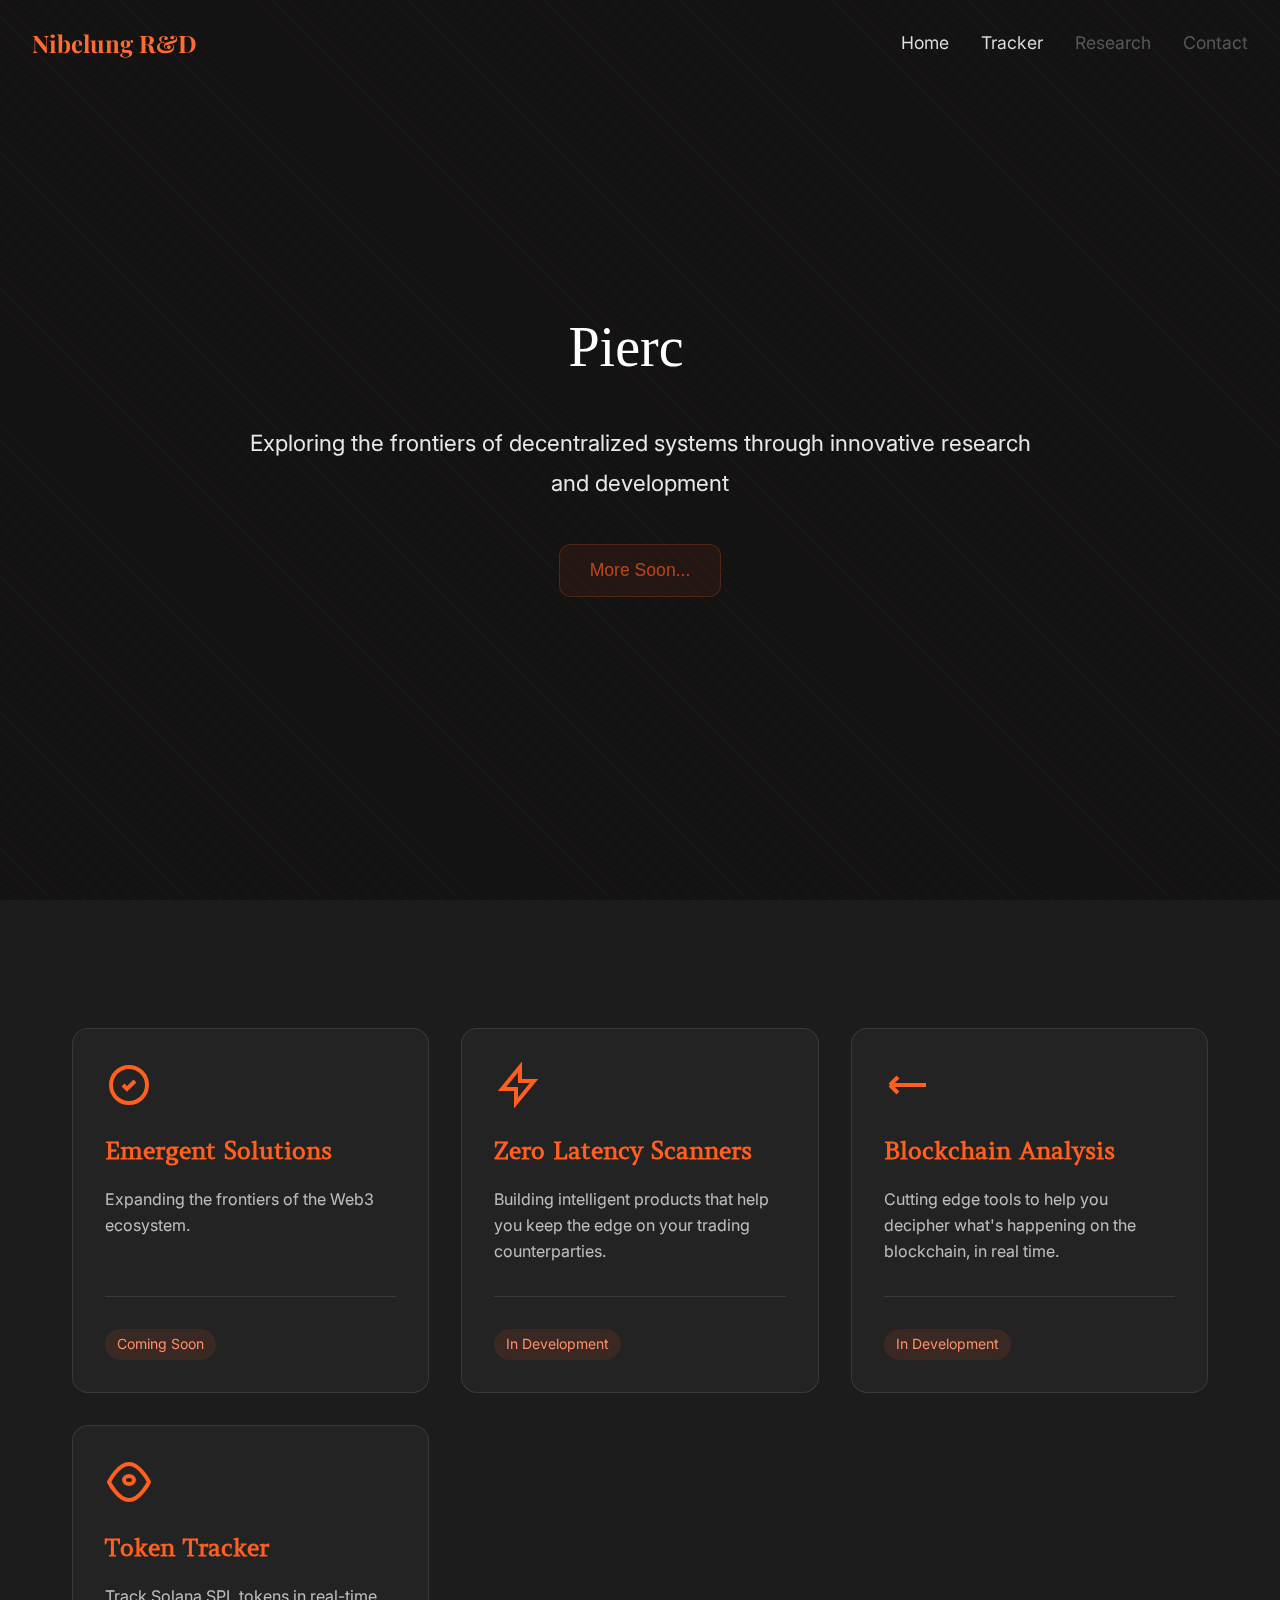
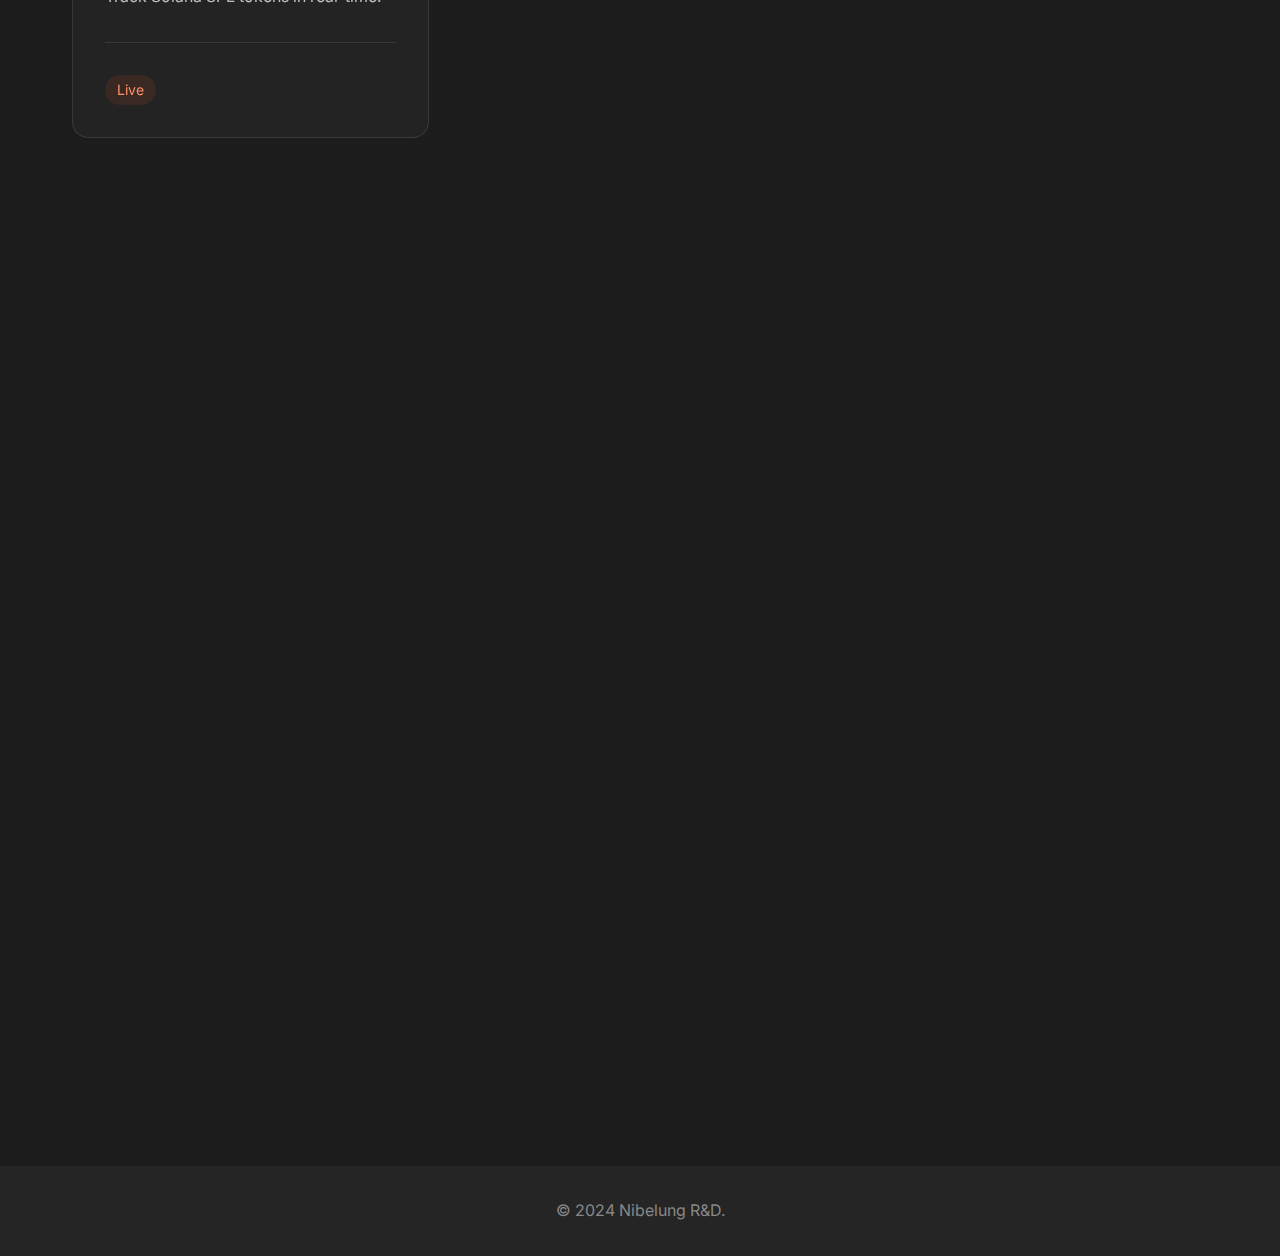
==== commit 1e1b9db7: "track" ====
--- a/index.html
+++ b/index.html
@@ -8,6 +8,7 @@
     <link rel="preconnect" href="https://fonts.gstatic.com" crossorigin>
     <link href="https://fonts.googleapis.com/css2?family=Playfair+Display:wght@400;700&family=Inter:wght@400;500;600&family=Amethysta&display=swap" rel="stylesheet">
     <link rel="stylesheet" href="styles.css">
+    <link rel="stylesheet" href="https://cdnjs.cloudflare.com/ajax/libs/font-awesome/6.0.0-beta3/css/all.min.css">
 </head>
 <body>
     <main>
@@ -17,14 +18,7 @@
             </video>
         </div>
 
-        <nav>
-            <div class="logo header-1">Nibelung R&D</div>
-            <div class="nav-links">
-                <a href="#research" class="nav-link disabled">Research</a>
-                <a href="#team" class="nav-link disabled">Team</a>
-                <a href="#contact" class="nav-link">Contact</a>
-            </div>
-        </nav>
+
 
         <section class="hero">
             <div class="hero-content">
@@ -79,6 +73,22 @@
                         <span class="status">In Development</span>
                     </div>
                 </div>
+
+                <div class="research-card">
+                    <a href="tracker.html" class="card-link">
+                        <div class="card-icon">
+                            <svg xmlns="http://www.w3.org/2000/svg" fill="none" viewBox="0 0 24 24" stroke="#FF5F1F" stroke-width="2" width="48" height="48">
+                                <path stroke-linecap="round" stroke-linejoin="round" d="M12 3C6.48 3 2 12 2 12s4.48 9 10 9 10-9 10-9-4.48-9-10-9z" />
+                                <path stroke-linecap="round" stroke-linejoin="round" d="M12 9c-1.5 0-2.5 1-2.5 2s1 2 2.5 2 2.5-1 2.5-2-1-2-2.5-2z" />
+                            </svg>
+                        </div>
+                        <h3 class="card-title">Token Tracker</h3>
+                        <p class="card-description">Track Solana SPL tokens in real-time.</p>
+                        <div class="card-footer">
+                            <span class="status">Live</span>
+                        </div>
+                    </a>
+                </div>
             </div>
         </section>
 
@@ -90,7 +100,15 @@
     <footer>
         <p>© 2024 Nibelung R&D.</p>
     </footer>
-
+    <script src="js/nav-loader.js"></script>
     <script src="script.js"></script>
+    <script>
+        window.addEventListener('scroll', function() {
+            const scrollPosition = window.scrollY;
+            const maxScroll = 500; // Adjust this value to control when the fade effect starts
+            const opacity = Math.max(0, 0.2 - scrollPosition / maxScroll); // Calculate opacity based on scroll position
+            document.querySelector('.hero').style.backgroundColor = `rgba(0, 0, 0, ${opacity})`; // Update hero background color
+        });
+    </script>
 </body>
 </html>--- a/styles.css
+++ b/styles.css
@@ -100,11 +100,12 @@
 }
 
 .hero {
-    background: rgba(37, 37, 37, 0.7);
-    position: relative;
-    overflow: hidden;
-    padding: 120px 20px;
+    position: relative;
+    z-index: 1;
+    padding: 2rem;
     text-align: center;
+    background: rgba(0, 0, 0, 0.3);
+    transition: background-color 0.3s ease;
 }
 
 .hero::before {
@@ -213,6 +214,7 @@
 }
 
 .research-card:hover {
+    cursor: pointer;
     transform: translateY(-5px);
     border-color: rgba(255, 107, 53, 0.2);
     box-shadow: 0 8px 32px rgba(0, 0, 0, 0.1);
@@ -447,4 +449,10 @@
     position: relative;
     z-index: 1;
 }
+
+.card-link {
+    display: block;
+    text-decoration: none;
+    color: inherit;
+}
   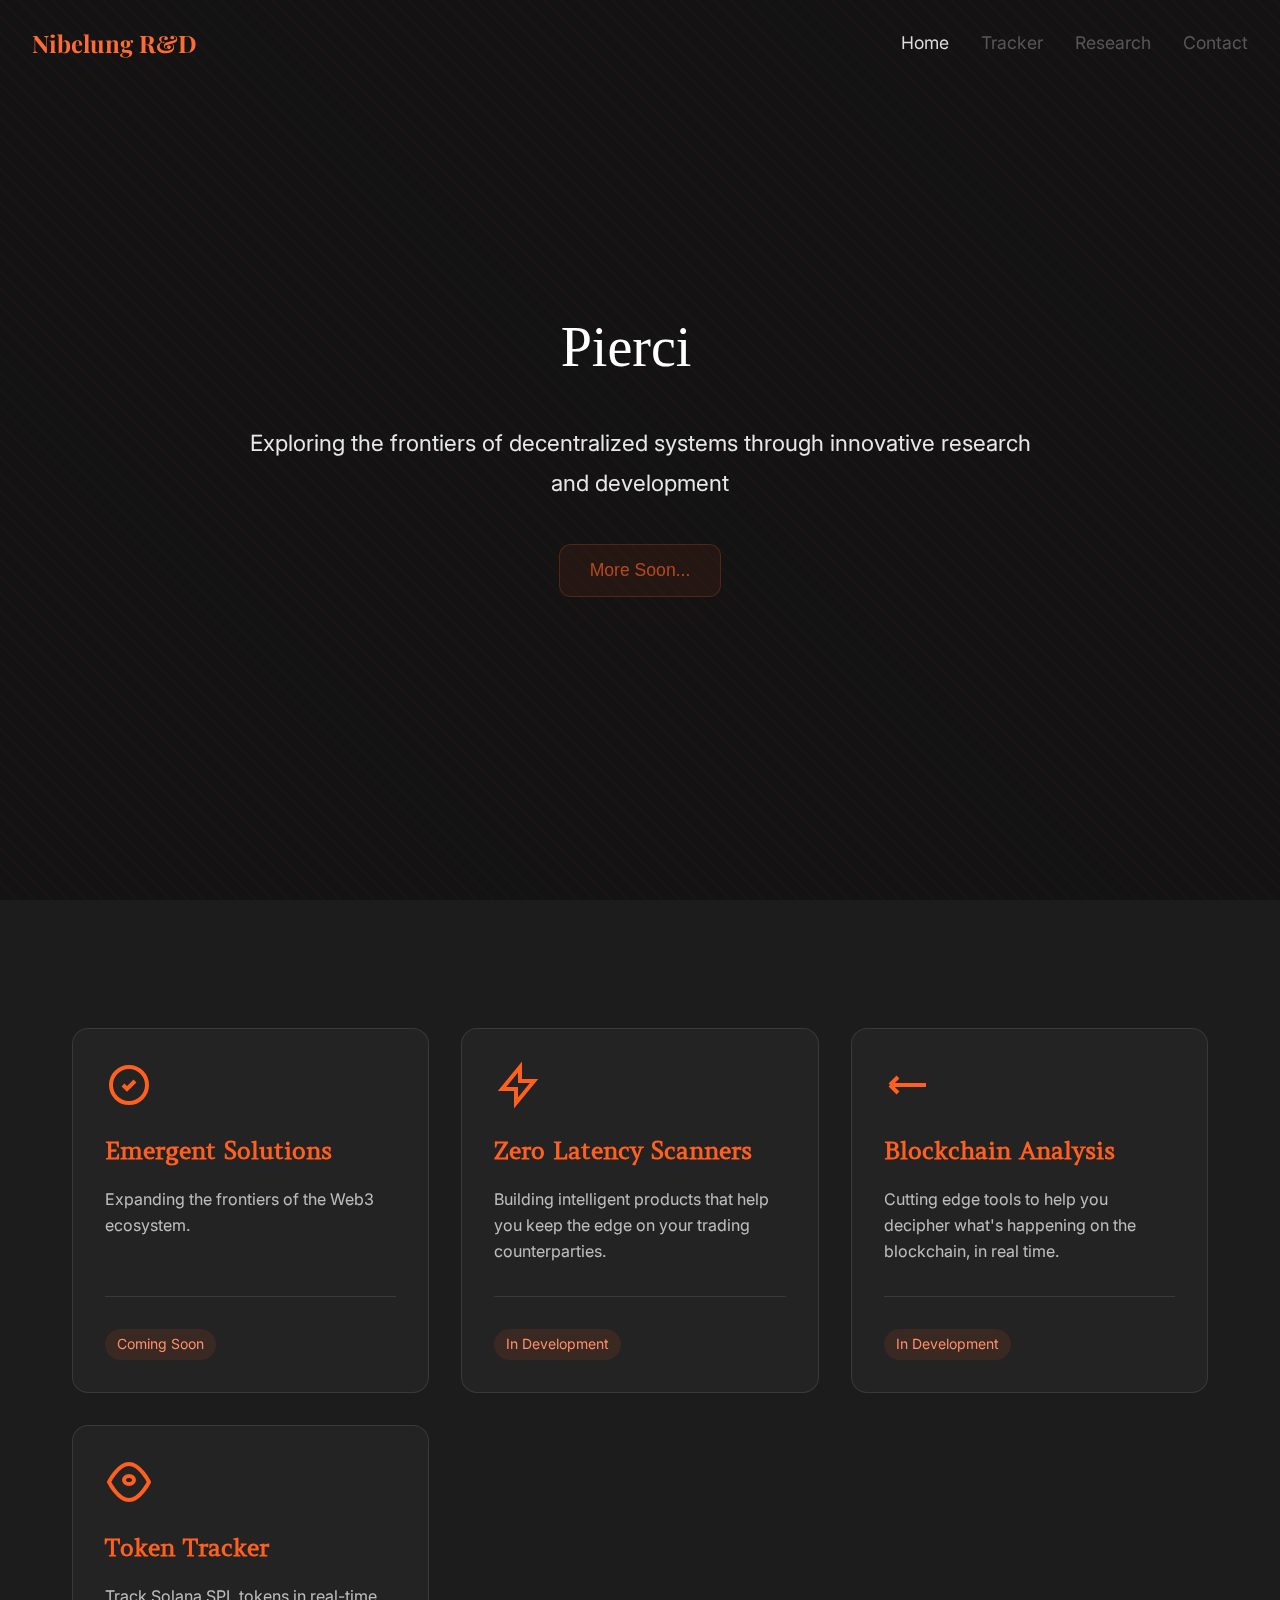
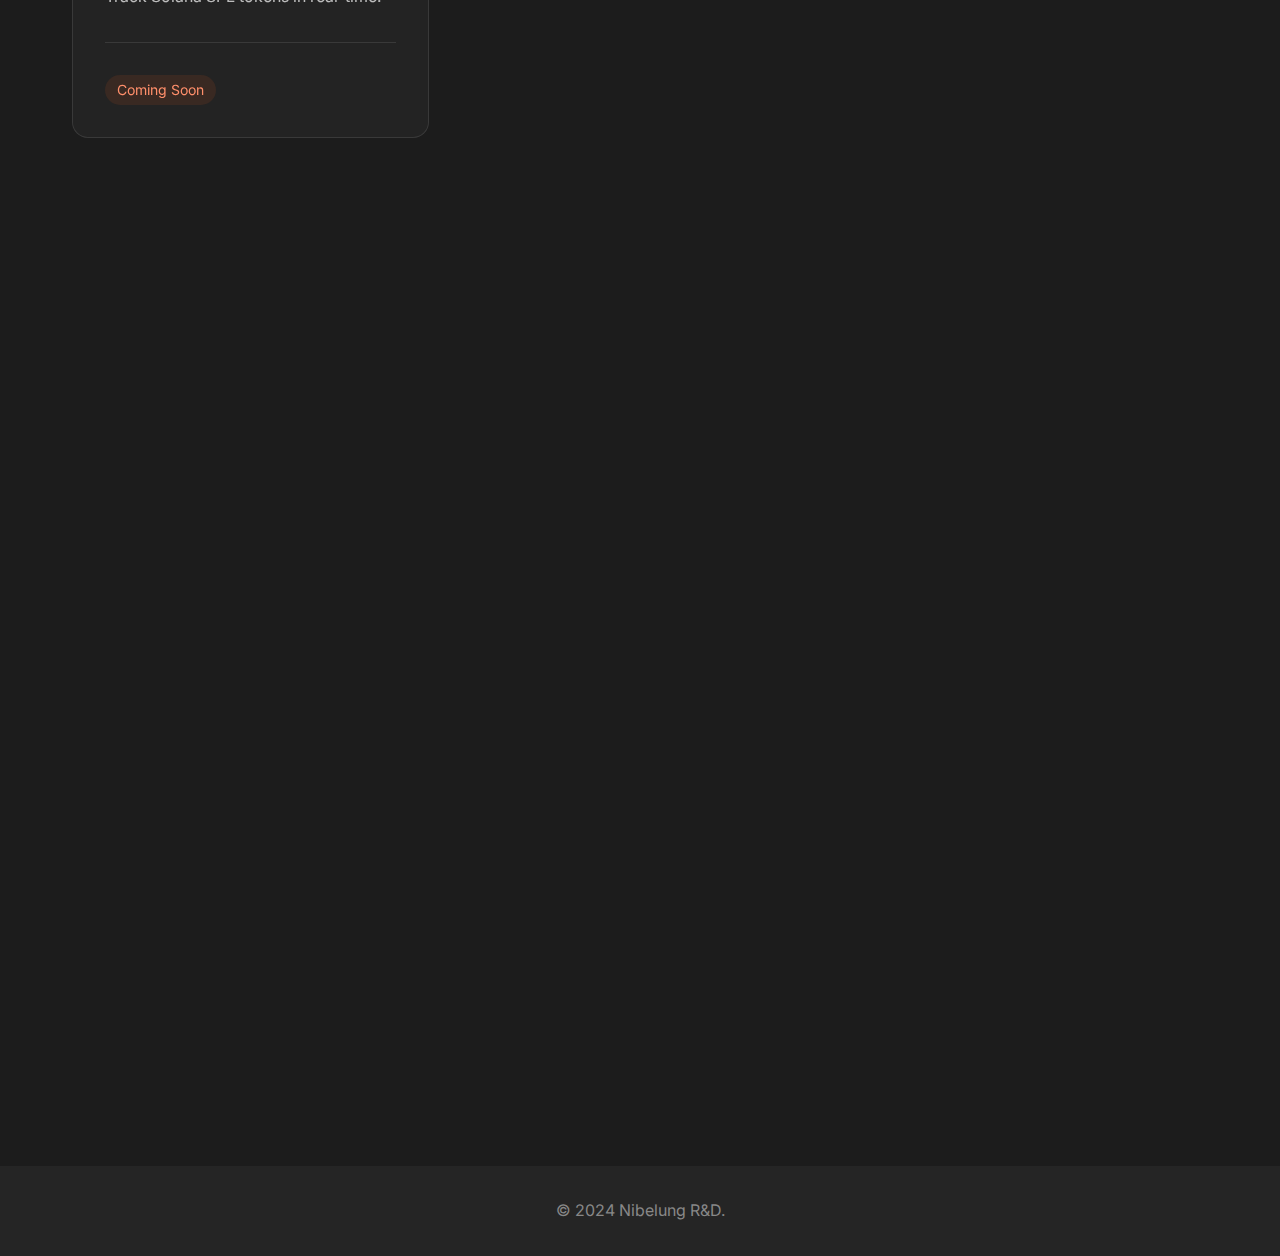
==== commit 6dd0709d: "nv" ====
--- a/index.html
+++ b/index.html
@@ -75,19 +75,17 @@
                 </div>
 
                 <div class="research-card">
-                    <a href="tracker.html" class="card-link">
-                        <div class="card-icon">
-                            <svg xmlns="http://www.w3.org/2000/svg" fill="none" viewBox="0 0 24 24" stroke="#FF5F1F" stroke-width="2" width="48" height="48">
-                                <path stroke-linecap="round" stroke-linejoin="round" d="M12 3C6.48 3 2 12 2 12s4.48 9 10 9 10-9 10-9-4.48-9-10-9z" />
-                                <path stroke-linecap="round" stroke-linejoin="round" d="M12 9c-1.5 0-2.5 1-2.5 2s1 2 2.5 2 2.5-1 2.5-2-1-2-2.5-2z" />
-                            </svg>
-                        </div>
-                        <h3 class="card-title">Token Tracker</h3>
-                        <p class="card-description">Track Solana SPL tokens in real-time.</p>
-                        <div class="card-footer">
-                            <span class="status">Live</span>
-                        </div>
-                    </a>
+                    <div class="card-icon">
+                        <svg xmlns="http://www.w3.org/2000/svg" fill="none" viewBox="0 0 24 24" stroke="#FF5F1F" stroke-width="2" width="48" height="48">
+                            <path stroke-linecap="round" stroke-linejoin="round" d="M12 3C6.48 3 2 12 2 12s4.48 9 10 9 10-9 10-9-4.48-9-10-9z" />
+                            <path stroke-linecap="round" stroke-linejoin="round" d="M12 9c-1.5 0-2.5 1-2.5 2s1 2 2.5 2 2.5-1 2.5-2-1-2-2.5-2z" />
+                        </svg>
+                    </div>
+                    <h3 class="card-title">Token Tracker</h3>
+                    <p class="card-description">Track Solana SPL tokens in real-time.</p>
+                    <div class="card-footer">
+                        <span class="status">Coming Soon</span>
+                    </div>
                 </div>
             </div>
         </section>
@@ -105,10 +103,10 @@
     <script>
         window.addEventListener('scroll', function() {
             const scrollPosition = window.scrollY;
-            const maxScroll = 500; // Adjust this value to control when the fade effect starts
-            const opacity = Math.max(0, 0.2 - scrollPosition / maxScroll); // Calculate opacity based on scroll position
-            document.querySelector('.hero').style.backgroundColor = `rgba(0, 0, 0, ${opacity})`; // Update hero background color
+            const maxScroll = 500; 
+            const opacity = Math.max(0, 0.2 - scrollPosition / maxScroll);
+            document.querySelector('.hero').style.backgroundColor = `rgba(0, 0, 0, ${opacity})`; 
         });
     </script>
 </body>
-</html>+</html>
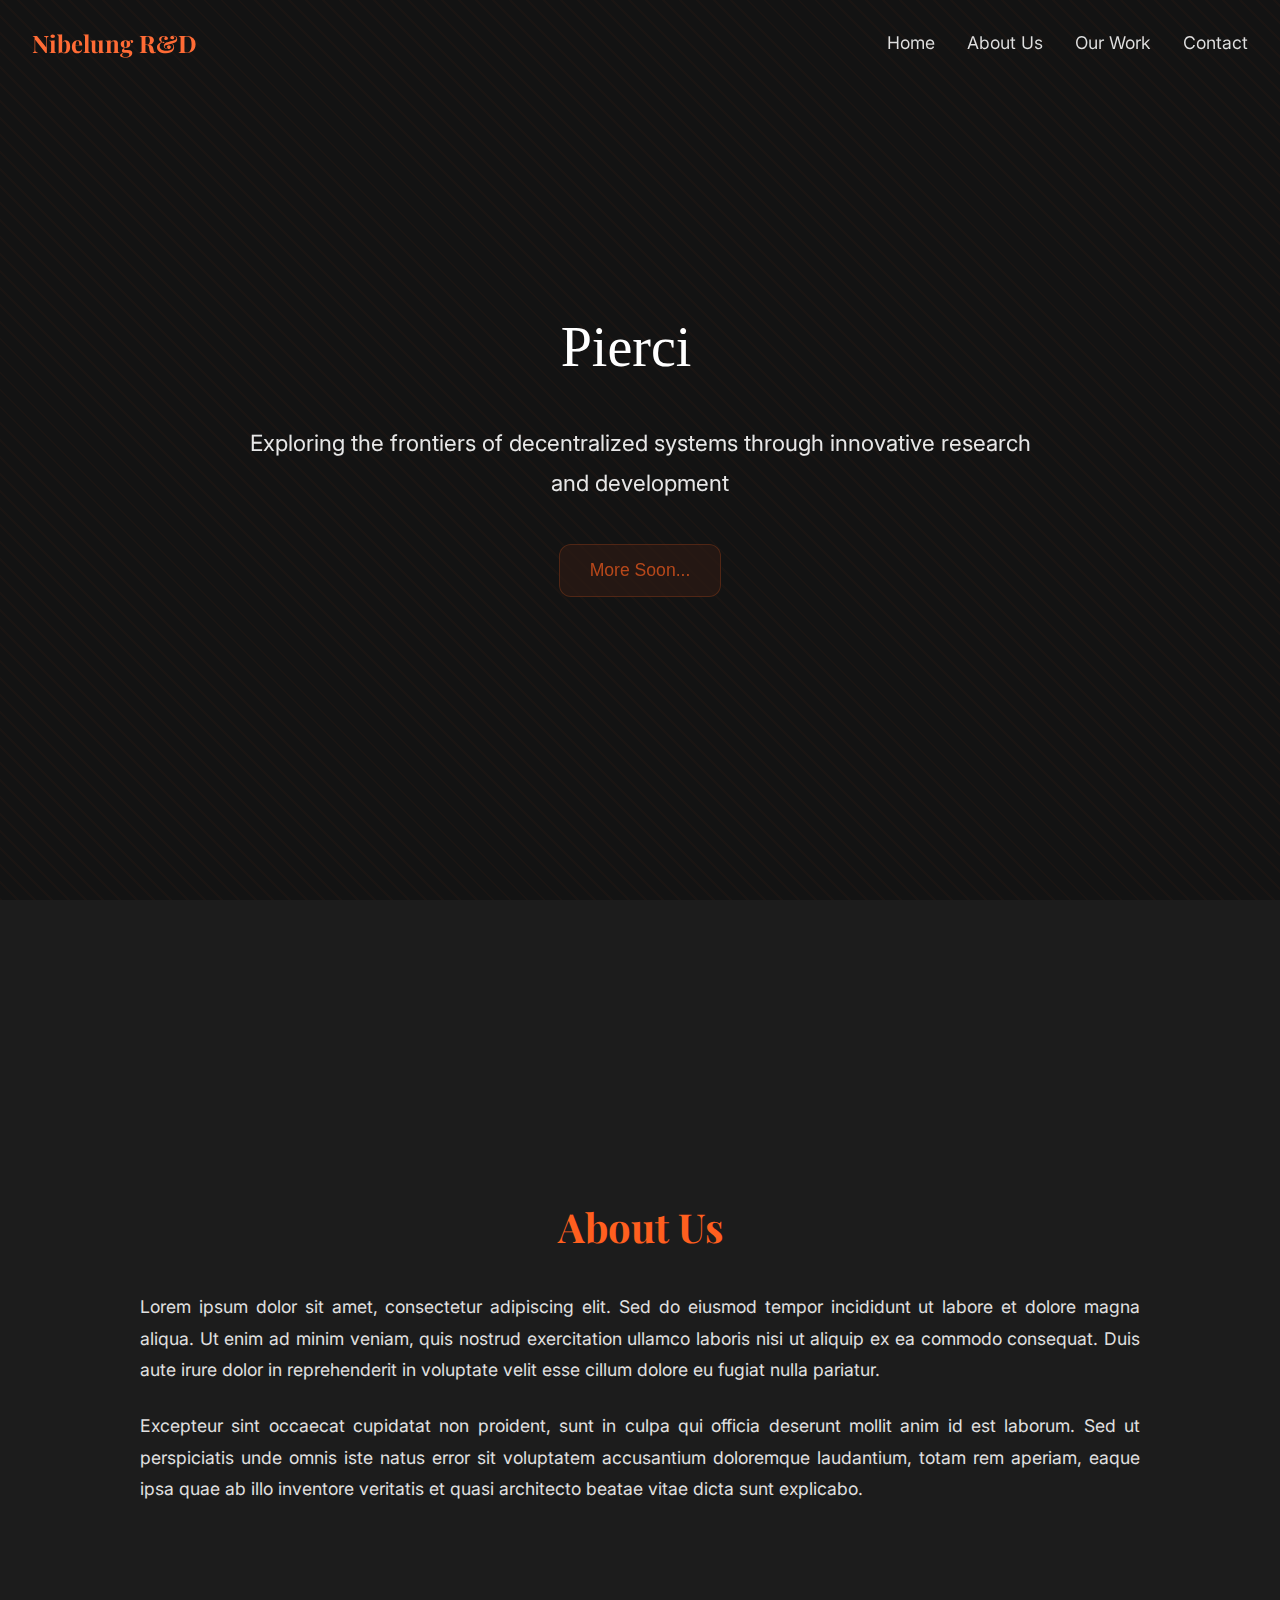
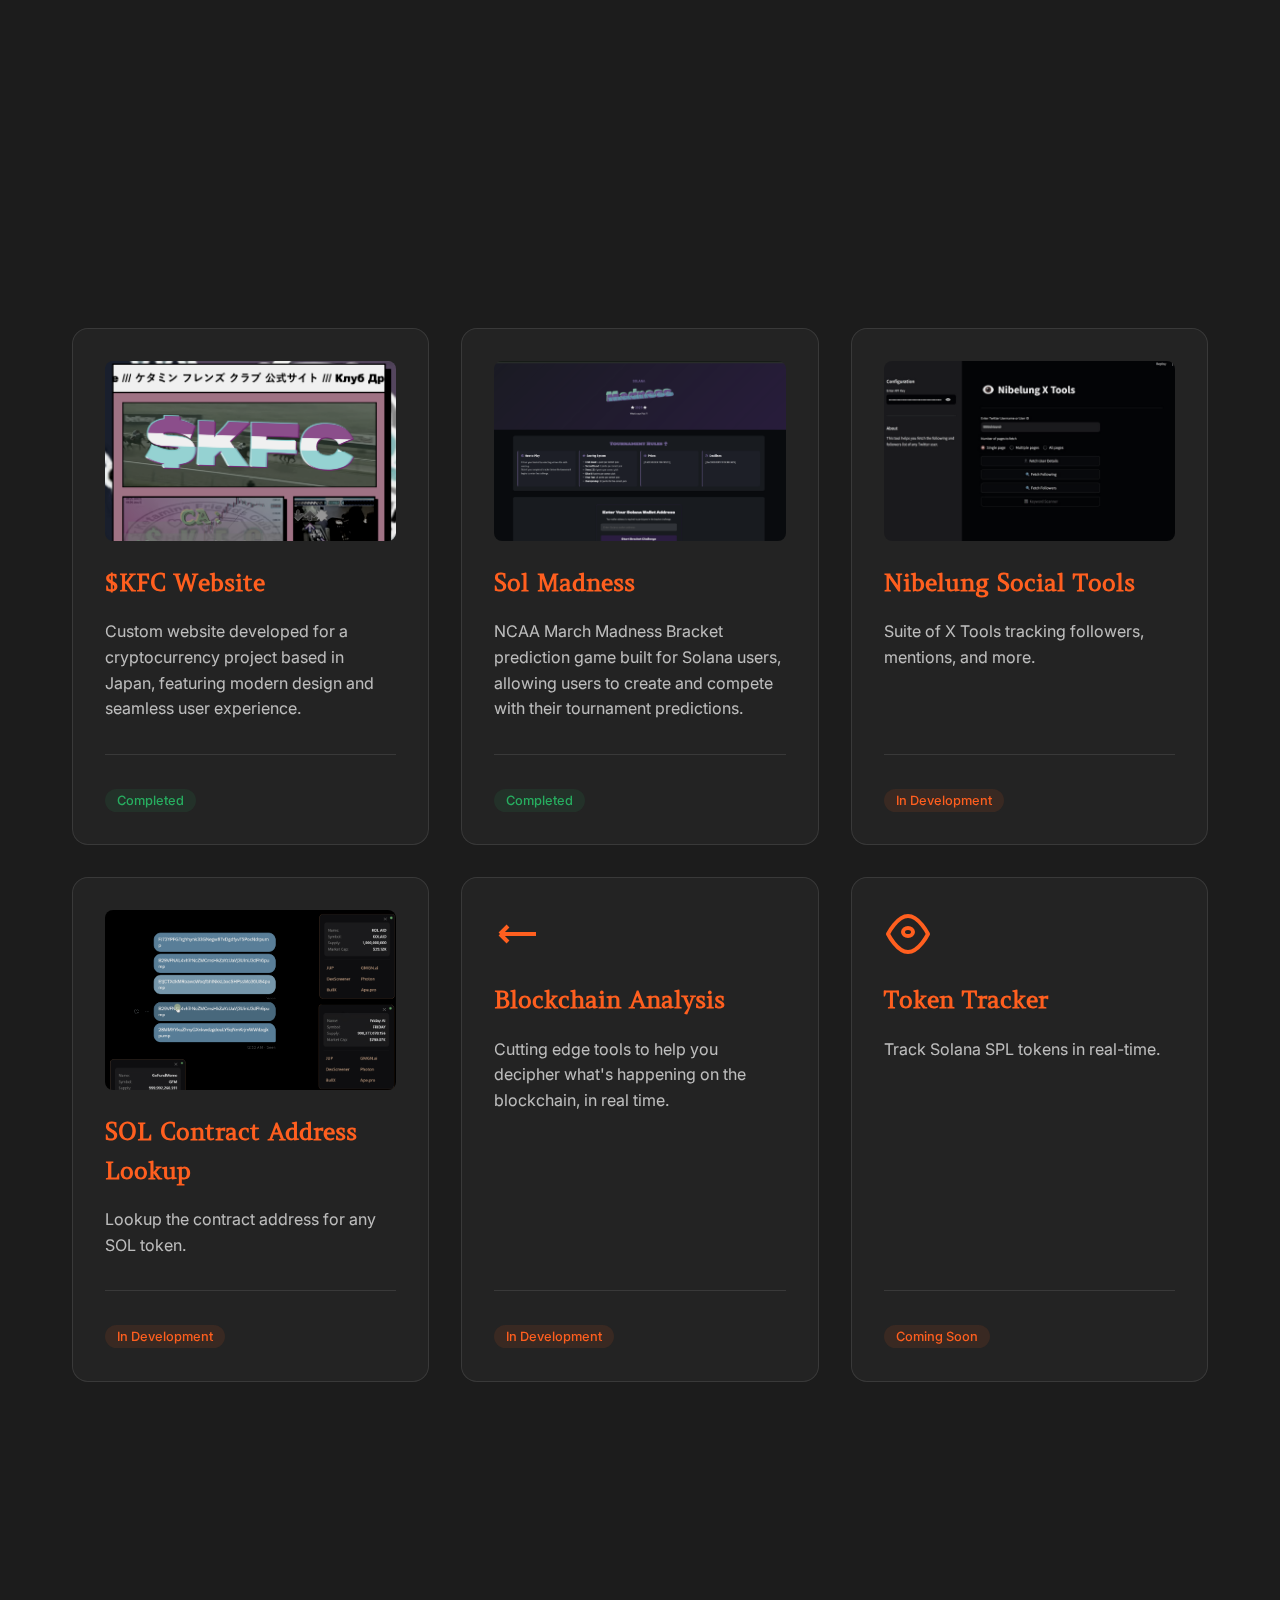
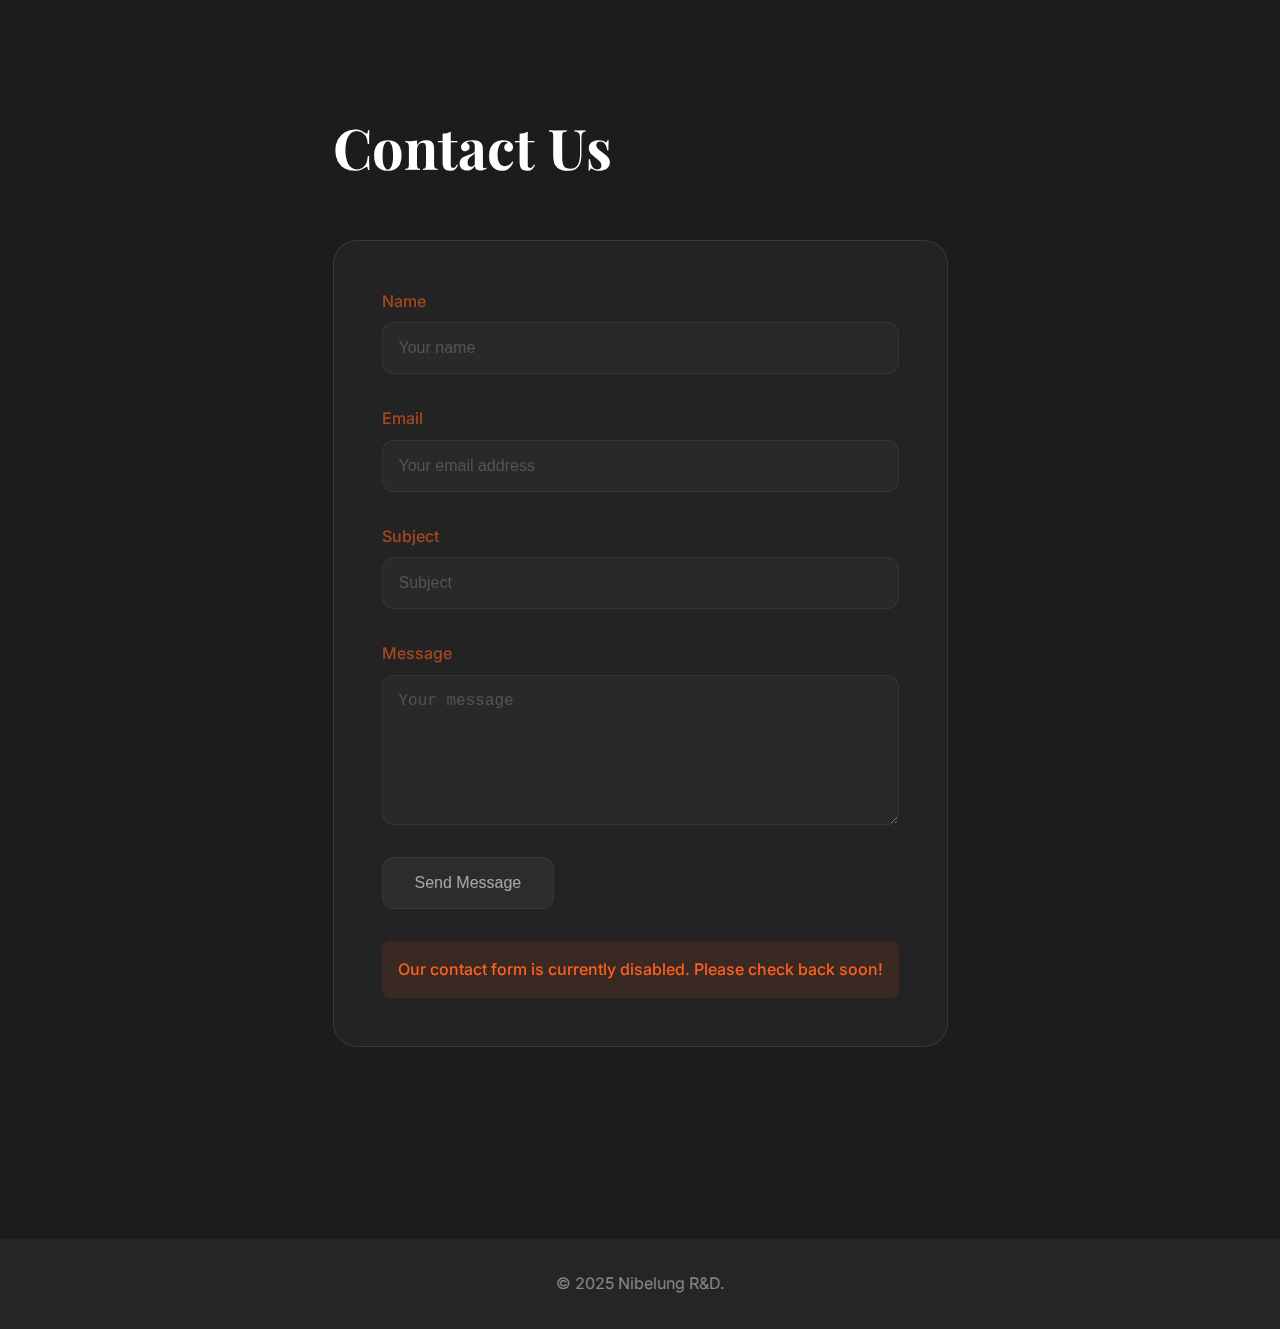
==== commit 76b10780: "assets & projects" ====
--- a/index.html
+++ b/index.html
@@ -32,30 +32,64 @@
             </div>
         </section>
 
+
+        <section id="about-us" class="about-section">
+            <div class="container">
+                <h2 class="section-title">About Us</h2>
+                <div class="about-content">
+                    <p>
+                        Lorem ipsum dolor sit amet, consectetur adipiscing elit. Sed do eiusmod tempor incididunt ut labore et dolore magna aliqua. Ut enim ad minim veniam, quis nostrud exercitation ullamco laboris nisi ut aliquip ex ea commodo consequat. Duis aute irure dolor in reprehenderit in voluptate velit esse cillum dolore eu fugiat nulla pariatur.
+                    </p>
+                    <p>
+                        Excepteur sint occaecat cupidatat non proident, sunt in culpa qui officia deserunt mollit anim id est laborum. Sed ut perspiciatis unde omnis iste natus error sit voluptatem accusantium doloremque laudantium, totam rem aperiam, eaque ipsa quae ab illo inventore veritatis et quasi architecto beatae vitae dicta sunt explicabo.
+                    </p>
+                </div>
+            </div>
+        </section>
+
         <section id="research">
+            
             <div class="research-grid">
-                <div class="research-card">
-                    <div class="card-icon">
-                        <svg viewBox="0 0 24 24" fill="none" stroke="currentColor" stroke-width="2">
-                            <path d="M21 12a9 9 0 11-18 0 9 9 0 0118 0z"/>
-                            <path d="M9 12l2 2 4-4"/>
-                        </svg>
+                <div class="research-card project-card">
+                    <a href="https://kfc-on-sol.com" target="_blank" rel="noopener noreferrer" class="project-link">
+                        <div class="project-image">
+                            <img src="assets/kfc-website.png" alt="$KFC Website" class="project-thumbnail">
+                        </div>
+                        <h3 class="card-title">$KFC Website</h3>
+                        <p class="card-description">Custom website developed for a cryptocurrency project based in Japan, featuring modern design and seamless user experience.</p>
+                        <div class="card-footer">
+                            <span class="status completed">Completed</span>
+                        </div>
+                    </a>
+                </div>
+
+                <div class="research-card project-card">
+                    <div class="project-image">
+                        <img src="assets/solmad01.png" alt="Sol Madness - Default View" class="project-thumbnail primary-image">
+                        <img src="assets/solmad02.png" alt="Sol Madness - Hover View" class="project-thumbnail secondary-image">
                     </div>
-                    <h3 class="card-title">Emergent Solutions</h3>
-                    <p class="card-description">Expanding the frontiers of the Web3 ecosystem.</p>
+                    <h3 class="card-title">Sol Madness</h3>
+                    <p class="card-description">NCAA March Madness Bracket prediction game built for Solana users, allowing users to create and compete with their tournament predictions.</p>
                     <div class="card-footer">
-                        <span class="status">Coming Soon</span>
+                        <span class="status completed">Completed</span>
                     </div>
                 </div>
-
-                <div class="research-card">
-                    <div class="card-icon">
-                        <svg viewBox="0 0 24 24" fill="none" stroke="currentColor" stroke-width="2">
-                            <path d="M13 10V3L4 14h7v7l9-11h-7z"/>
-                        </svg>
+                <div class="research-card project-card">
+                    <div class="project-image">
+                        <img src="assets/socialtracker01.png" alt="Nibelung Social Tools - Default View" class="project-thumbnail">
                     </div>
-                    <h3 class="card-title">Zero Latency Scanners</h3>
-                    <p class="card-description">Building intelligent products that help you keep the edge on your trading counterparties.</p>
+                    <h3 class="card-title">Nibelung Social Tools</h3>
+                    <p class="card-description">Suite of X Tools tracking followers, mentions, and more.</p>
+                    <div class="card-footer">
+                        <span class="status">In Development</span>
+                    </div>
+                </div>
+                <div class="research-card project-card">
+                    <div class="project-image">
+                        <img src="assets/CAlookup01.png" alt="Contract Address Lookup" class="project-thumbnail">
+                    </div>
+                    <h3 class="card-title">SOL Contract Address Lookup</h3>
+                    <p class="card-description">Lookup the contract address for any SOL token.</p>
                     <div class="card-footer">
                         <span class="status">In Development</span>
                     </div>
@@ -87,16 +121,45 @@
                         <span class="status">Coming Soon</span>
                     </div>
                 </div>
+
+
             </div>
         </section>
 
         <section id="contact">
             <!-- contact content -->
+            <div class="contact-section">
+                <h2 class="section-title">Contact Us</h2>
+                <div class="contact-container">
+                    <form class="contact-form disabled-form">
+                        <div class="form-group">
+                            <label for="name">Name</label>
+                            <input type="text" id="name" name="name" placeholder="Your name" disabled>
+                        </div>
+                        <div class="form-group">
+                            <label for="email">Email</label>
+                            <input type="email" id="email" name="email" placeholder="Your email address" disabled>
+                        </div>
+                        <div class="form-group">
+                            <label for="subject">Subject</label>
+                            <input type="text" id="subject" name="subject" placeholder="Subject" disabled>
+                        </div>
+                        <div class="form-group">
+                            <label for="message">Message</label>
+                            <textarea id="message" name="message" placeholder="Your message" disabled></textarea>
+                        </div>
+                        <button type="submit" class="submit-button" disabled>Send Message</button>
+                    </form>
+                    <div class="form-notice">
+                        <p>Our contact form is currently disabled. Please check back soon!</p>
+                    </div>
+                </div>
+            </div>
         </section>
     </main>
 
     <footer>
-        <p>© 2024 Nibelung R&D.</p>
+        <p>© 2025 Nibelung R&D.</p>
     </footer>
     <script src="js/nav-loader.js"></script>
     <script src="script.js"></script>
--- a/styles.css
+++ b/styles.css
@@ -247,12 +247,17 @@
 }
 
 .status {
-    font-size: 0.875rem;
+    font-size: 0.8rem;
     padding: 0.25rem 0.75rem;
-    border-radius: 9999px;
-    background: rgba(255, 95, 31, 0.1);
-    color: #ff8f6b;
-    display: inline-block;
+    border-radius: 1rem;
+    background-color: rgba(255, 95, 31, 0.1);
+    color: #FF5F1F;
+    font-weight: 500;
+}
+
+.status.completed {
+    background-color: rgba(39, 174, 96, 0.1);
+    color: #27AE60;
 }
 
 /* Add this if you want a dark theme */
@@ -455,4 +460,147 @@
     text-decoration: none;
     color: inherit;
 }
+
+/* About Us Section Styles */
+.about-section {
+    padding: 6rem 2rem;
+    background-color: #1c1c1c;
+    position: relative;
+}
+
+.about-section .container {
+    max-width: 1000px;
+    margin: 0 auto;
+}
+
+.about-section .section-title {
+    font-family: 'Playfair Display', serif;
+    font-size: 2.5rem;
+    color: #FF5F1F;
+    margin-bottom: 2rem;
+    text-align: center;
+}
+
+.about-content {
+    display: flex;
+    flex-direction: column;
+    gap: 1.5rem;
+}
+
+.about-content p {
+    font-size: 1.1rem;
+    line-height: 1.8;
+    color: #e0e0e0;
+    text-align: justify;
+}
+
+@media (max-width: 768px) {
+    .about-section {
+        padding: 4rem 1.5rem;
+    }
+    
+    .about-section .section-title {
+        font-size: 2rem;
+    }
+    
+    .about-content p {
+        font-size: 1rem;
+    }
+}
+
+/* Project Card Styles */
+.project-card {
+    display: flex;
+    flex-direction: column;
+}
+
+.project-image {
+    margin-bottom: 1.5rem;
+    border-radius: 8px;
+    overflow: hidden;
+    height: 180px;
+    position: relative;
+}
+
+.project-thumbnail {
+    width: 100%;
+    height: 100%;
+    object-fit: cover;
+    object-position: top center;
+    transition: transform 0.5s ease, filter 0.5s ease;
+    filter: grayscale(70%) brightness(0.9) contrast(1.1);
+}
+
+.project-card:hover .project-thumbnail {
+    transform: scale(1.05);
+    filter: grayscale(0%) brightness(1) contrast(1);
+}
+
+/* Image swap on hover */
+.primary-image, .secondary-image {
+    position: absolute;
+    top: 0;
+    left: 0;
+    width: 100%;
+    height: 100%;
+}
+
+.secondary-image {
+    opacity: 0;
+    transition: opacity 0.5s ease;
+}
+
+.project-card:hover .primary-image {
+    opacity: 0;
+}
+
+.project-card:hover .secondary-image {
+    opacity: 1;
+    transform: scale(1.05);
+    filter: grayscale(0%) brightness(1) contrast(1);
+}
+
+/* Project link styles */
+.project-link {
+    text-decoration: none;
+    color: inherit;
+    display: flex;
+    flex-direction: column;
+    height: 100%;
+    width: 100%;
+}
+
+.project-link:focus {
+    outline: none;
+}
+
+.project-link:focus-visible {
+    outline: 2px solid #FF5F1F;
+    border-radius: 14px;
+}
+
+/* Disabled Contact Form Styles */
+.disabled-form {
+    opacity: 0.6;
+    pointer-events: none;
+}
+
+.disabled-form input,
+.disabled-form textarea,
+.disabled-form button {
+    cursor: not-allowed;
+}
+
+.form-notice {
+    margin-top: 2rem;
+    padding: 1rem;
+    background-color: rgba(255, 95, 31, 0.1);
+    border-radius: 8px;
+    text-align: center;
+}
+
+.form-notice p {
+    color: #FF5F1F;
+    font-weight: 500;
+}
   